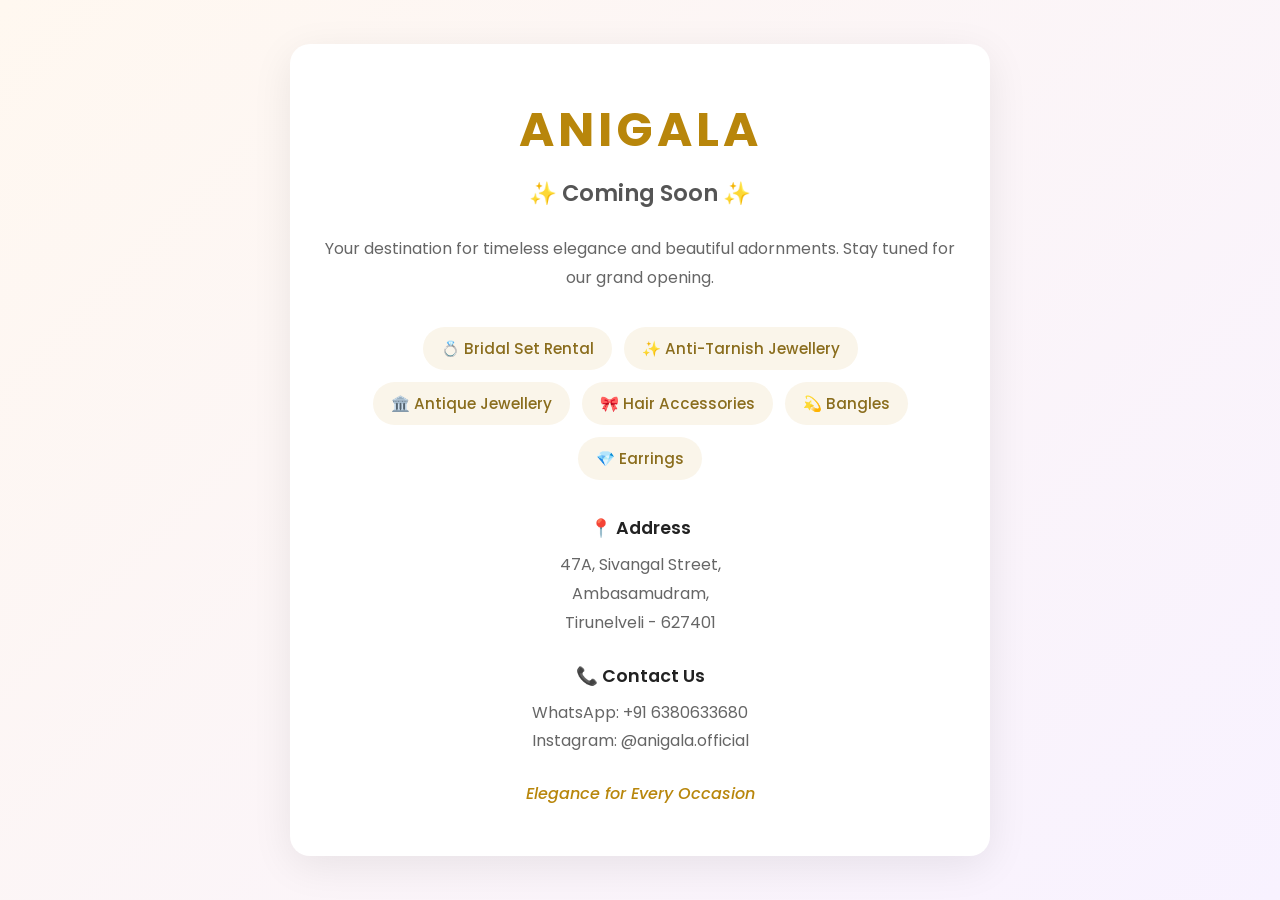
==== index.html @ bf412ab1 "Create 'Coming Soon' page for ANIGALA This HTML file serves as a 'Coming Soon' page for ANIGALA, fea" ====
<!DOCTYPE html>
<html lang="en">
<head>
<meta charset="UTF-8">
<meta name="viewport" content="width=device-width, initial-scale=1.0">
<title>ANIGALA - Coming Soon</title>

<link href="https://fonts.googleapis.com/css2?family=Poppins:wght@300;400;500;600;700&display=swap" rel="stylesheet">

<style>
*{
    margin:0;
    padding:0;
    box-sizing:border-box;
}

body{
    font-family:'Poppins',sans-serif;
    min-height:100vh;
    display:flex;
    justify-content:center;
    align-items:center;
    background:linear-gradient(135deg,#fff8f0,#f8f2ff);
    color:#333;
    padding:20px;
}

.container{
    max-width:700px;
    width:100%;
    background:#fff;
    padding:50px 30px;
    border-radius:20px;
    text-align:center;
    box-shadow:0 10px 40px rgba(0,0,0,0.08);
}

.logo{
    font-size:3rem;
    font-weight:700;
    letter-spacing:4px;
    color:#b8860b;
    margin-bottom:10px;
}

.coming-soon{
    font-size:1.4rem;
    font-weight:600;
    margin-bottom:25px;
    color:#555;
}

.description{
    font-size:1rem;
    line-height:1.8;
    color:#666;
    margin-bottom:35px;
}

.services{
    display:flex;
    flex-wrap:wrap;
    justify-content:center;
    gap:12px;
    margin-bottom:35px;
}

.service{
    background:#faf5ea;
    color:#8a6d1d;
    padding:10px 18px;
    border-radius:30px;
    font-size:0.95rem;
    font-weight:500;
}

.section-title{
    font-size:1.1rem;
    font-weight:600;
    margin-bottom:10px;
    color:#222;
}

.address,
.contact{
    color:#666;
    line-height:1.8;
    margin-bottom:25px;
}

.footer{
    margin-top:20px;
    font-style:italic;
    color:#b8860b;
    font-weight:500;
}

@media(max-width:600px){
    .container{
        padding:35px 20px;
    }

    .logo{
        font-size:2.2rem;
    }

    .coming-soon{
        font-size:1.2rem;
    }

    .service{
        width:100%;
    }
}
</style>
</head>
<body>

<div class="container">

    <div class="logo">ANIGALA</div>

    <div class="coming-soon">✨ Coming Soon ✨</div>

    <p class="description">
        Your destination for timeless elegance and beautiful adornments.
        Stay tuned for our grand opening.
    </p>

    <div class="services">
        <div class="service">💍 Bridal Set Rental</div>
        <div class="service">✨ Anti-Tarnish Jewellery</div>
        <div class="service">🏛️ Antique Jewellery</div>
        <div class="service">🎀 Hair Accessories</div>
        <div class="service">💫 Bangles</div>
        <div class="service">💎 Earrings</div>
    </div>

    <div class="section-title">📍 Address</div>
    <div class="address">
        47A, Sivangal Street,<br>
        Ambasamudram,<br>
        Tirunelveli - 627401
    </div>

    <div class="section-title">📞 Contact Us</div>
    <div class="contact">
        WhatsApp: +91 6380633680<br>
        Instagram: @anigala.official
    </div>

    <div class="footer">
        Elegance for Every Occasion
    </div>

</div>

</body>
</html>
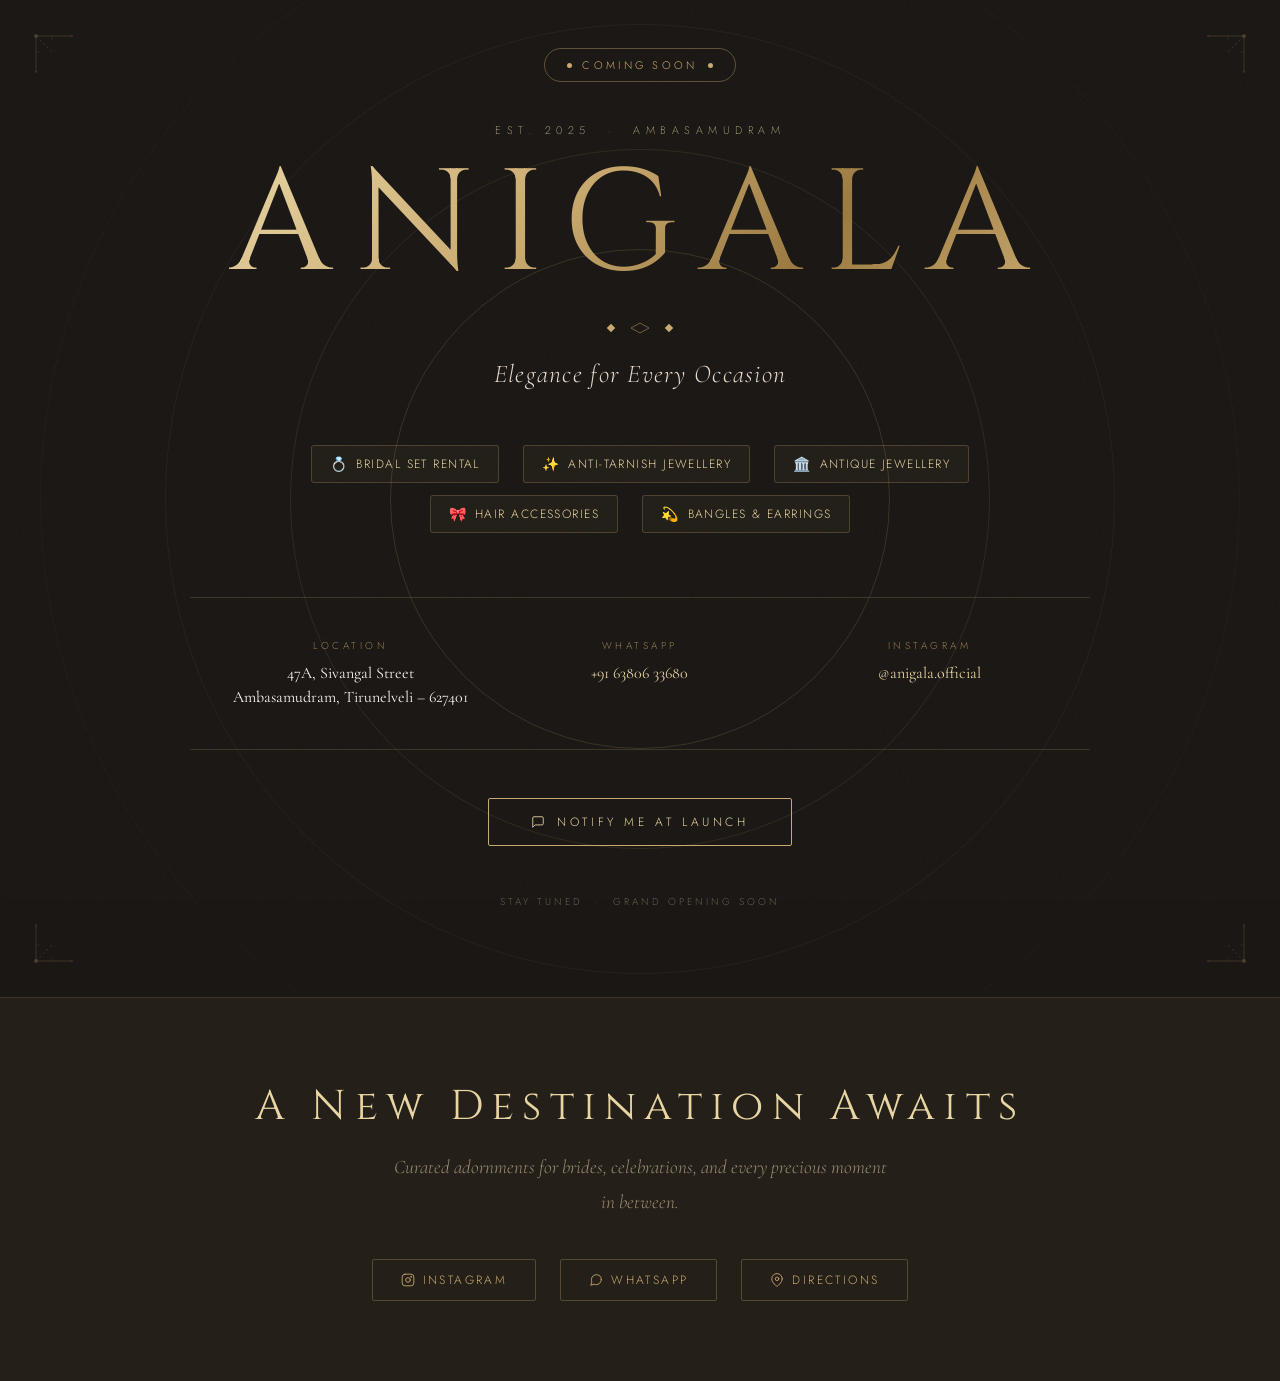
==== commit 2476e11d: "Revise index.html for content and styling updates" ====
--- a/index.html
+++ b/index.html
@@ -3,156 +3,532 @@
 <head>
 <meta charset="UTF-8">
 <meta name="viewport" content="width=device-width, initial-scale=1.0">
-<title>ANIGALA - Coming Soon</title>
-
-<link href="https://fonts.googleapis.com/css2?family=Poppins:wght@300;400;500;600;700&display=swap" rel="stylesheet">
-
+<title>ANIGALA – Elegance for Every Occasion</title>
+<link href="https://fonts.googleapis.com/css2?family=Cormorant+Garamond:ital,wght@0,300;0,400;0,600;1,300;1,400&family=Cinzel:wght@400;500;600&family=Jost:wght@200;300;400&display=swap" rel="stylesheet">
 <style>
-*{
-    margin:0;
-    padding:0;
-    box-sizing:border-box;
-}
-
-body{
-    font-family:'Poppins',sans-serif;
-    min-height:100vh;
-    display:flex;
-    justify-content:center;
-    align-items:center;
-    background:linear-gradient(135deg,#fff8f0,#f8f2ff);
-    color:#333;
-    padding:20px;
-}
-
-.container{
-    max-width:700px;
-    width:100%;
-    background:#fff;
-    padding:50px 30px;
-    border-radius:20px;
-    text-align:center;
-    box-shadow:0 10px 40px rgba(0,0,0,0.08);
-}
-
-.logo{
-    font-size:3rem;
-    font-weight:700;
-    letter-spacing:4px;
-    color:#b8860b;
-    margin-bottom:10px;
-}
-
-.coming-soon{
-    font-size:1.4rem;
-    font-weight:600;
-    margin-bottom:25px;
-    color:#555;
-}
-
-.description{
-    font-size:1rem;
-    line-height:1.8;
-    color:#666;
-    margin-bottom:35px;
-}
-
-.services{
-    display:flex;
-    flex-wrap:wrap;
-    justify-content:center;
-    gap:12px;
-    margin-bottom:35px;
-}
-
-.service{
-    background:#faf5ea;
-    color:#8a6d1d;
-    padding:10px 18px;
-    border-radius:30px;
-    font-size:0.95rem;
-    font-weight:500;
-}
-
-.section-title{
-    font-size:1.1rem;
-    font-weight:600;
-    margin-bottom:10px;
-    color:#222;
-}
-
-.address,
-.contact{
-    color:#666;
-    line-height:1.8;
-    margin-bottom:25px;
-}
-
-.footer{
-    margin-top:20px;
-    font-style:italic;
-    color:#b8860b;
-    font-weight:500;
-}
-
-@media(max-width:600px){
-    .container{
-        padding:35px 20px;
-    }
-
-    .logo{
-        font-size:2.2rem;
-    }
-
-    .coming-soon{
-        font-size:1.2rem;
-    }
-
-    .service{
-        width:100%;
-    }
-}
+  *, *::before, *::after { box-sizing: border-box; margin: 0; padding: 0; }
+
+  :root {
+    --gold: #C9A96E;
+    --gold-light: #E8D5A3;
+    --gold-dark: #9B7A40;
+    --cream: #FAF7F2;
+    --ivory: #F2EDE3;
+    --charcoal: #1A1714;
+    --warm-dark: #2C2620;
+    --warm-mid: #5C4E3A;
+    --warm-muted: #9B8B72;
+    --blush: #E8D8CC;
+  }
+
+  html { scroll-behavior: smooth; }
+
+  body {
+    background: var(--charcoal);
+    color: var(--cream);
+    font-family: 'Jost', sans-serif;
+    font-weight: 300;
+    min-height: 100vh;
+    overflow-x: hidden;
+  }
+
+  /* GRAIN OVERLAY */
+  body::before {
+    content: '';
+    position: fixed;
+    inset: 0;
+    background-image: url("data:image/svg+xml,%3Csvg viewBox='0 0 256 256' xmlns='http://www.w3.org/2000/svg'%3E%3Cfilter id='noise'%3E%3CfeTurbulence type='fractalNoise' baseFrequency='0.9' numOctaves='4' stitchTiles='stitch'/%3E%3C/filter%3E%3Crect width='100%25' height='100%25' filter='url(%23noise)' opacity='0.04'/%3E%3C/svg%3E");
+    pointer-events: none;
+    z-index: 1000;
+    opacity: 0.5;
+  }
+
+  /* HERO SECTION */
+  .hero {
+    min-height: 100vh;
+    display: flex;
+    flex-direction: column;
+    align-items: center;
+    justify-content: center;
+    position: relative;
+    padding: 3rem 2rem;
+    text-align: center;
+    overflow: hidden;
+  }
+
+  /* Decorative rings */
+  .ring {
+    position: absolute;
+    border-radius: 50%;
+    border: 1px solid rgba(201,169,110,0.12);
+    pointer-events: none;
+  }
+  .ring-1 { width: 500px; height: 500px; top: 50%; left: 50%; transform: translate(-50%, -50%); border-color: rgba(201,169,110,0.18); }
+  .ring-2 { width: 700px; height: 700px; top: 50%; left: 50%; transform: translate(-50%, -50%); }
+  .ring-3 { width: 950px; height: 950px; top: 50%; left: 50%; transform: translate(-50%, -50%); border-color: rgba(201,169,110,0.07); }
+  .ring-4 { width: 1200px; height: 1200px; top: 50%; left: 50%; transform: translate(-50%, -50%); border-color: rgba(201,169,110,0.04); }
+
+  /* Corner ornaments */
+  .ornament {
+    position: absolute;
+    width: 80px;
+    height: 80px;
+    opacity: 0.4;
+  }
+  .ornament-tl { top: 2rem; left: 2rem; }
+  .ornament-tr { top: 2rem; right: 2rem; transform: scaleX(-1); }
+  .ornament-bl { bottom: 2rem; left: 2rem; transform: scaleY(-1); }
+  .ornament-br { bottom: 2rem; right: 2rem; transform: scale(-1,-1); }
+
+  /* Top badge */
+  .coming-soon-badge {
+    display: inline-flex;
+    align-items: center;
+    gap: 10px;
+    border: 0.5px solid rgba(201,169,110,0.4);
+    padding: 8px 22px;
+    border-radius: 50px;
+    font-family: 'Jost', sans-serif;
+    font-size: 11px;
+    font-weight: 300;
+    letter-spacing: 0.3em;
+    text-transform: uppercase;
+    color: var(--gold);
+    margin-bottom: 2.5rem;
+    animation: fadeDown 1s ease 0.2s both;
+    position: relative;
+    z-index: 2;
+  }
+  .badge-dot {
+    width: 5px; height: 5px;
+    border-radius: 50%;
+    background: var(--gold);
+    animation: pulse 2s ease-in-out infinite;
+  }
+
+  /* Brand name */
+  .brand-eyebrow {
+    font-family: 'Jost', sans-serif;
+    font-size: 11px;
+    font-weight: 200;
+    letter-spacing: 0.5em;
+    text-transform: uppercase;
+    color: var(--gold-light);
+    opacity: 0.6;
+    margin-bottom: 1rem;
+    animation: fadeDown 1s ease 0.4s both;
+    position: relative; z-index: 2;
+  }
+
+  .brand-name {
+    font-family: 'Cinzel', serif;
+    font-size: clamp(4rem, 14vw, 9rem);
+    font-weight: 400;
+    letter-spacing: 0.15em;
+    line-height: 1;
+    background: linear-gradient(135deg, #E8D5A3 0%, #C9A96E 40%, #9B7A40 70%, #C9A96E 100%);
+    -webkit-background-clip: text;
+    -webkit-text-fill-color: transparent;
+    background-clip: text;
+    margin-bottom: 1.5rem;
+    animation: fadeDown 1s ease 0.5s both;
+    position: relative; z-index: 2;
+  }
+
+  .divider-ornament {
+    display: flex;
+    align-items: center;
+    justify-content: center;
+    gap: 1rem;
+    margin-bottom: 1.5rem;
+    animation: fadeDown 1s ease 0.65s both;
+    position: relative; z-index: 2;
+  }
+  .divider-line {
+    width: 80px; height: 0.5px;
+    background: linear-gradient(90deg, transparent, var(--gold), transparent);
+  }
+  .divider-diamond {
+    width: 6px; height: 6px;
+    background: var(--gold);
+    transform: rotate(45deg);
+  }
+
+  .tagline {
+    font-family: 'Cormorant Garamond', serif;
+    font-size: clamp(1.1rem, 2.5vw, 1.6rem);
+    font-weight: 300;
+    font-style: italic;
+    color: var(--blush);
+    letter-spacing: 0.05em;
+    margin-bottom: 3.5rem;
+    animation: fadeDown 1s ease 0.75s both;
+    position: relative; z-index: 2;
+  }
+
+  /* Services grid */
+  .services {
+    display: flex;
+    flex-wrap: wrap;
+    justify-content: center;
+    gap: 0.75rem 1.5rem;
+    max-width: 700px;
+    margin-bottom: 4rem;
+    animation: fadeUp 1s ease 0.9s both;
+    position: relative; z-index: 2;
+  }
+  .service-pill {
+    display: flex;
+    align-items: center;
+    gap: 8px;
+    padding: 8px 18px;
+    border: 0.5px solid rgba(201,169,110,0.25);
+    border-radius: 3px;
+    font-size: 12px;
+    letter-spacing: 0.12em;
+    text-transform: uppercase;
+    color: var(--gold-light);
+    background: rgba(201,169,110,0.05);
+    transition: all 0.3s ease;
+  }
+  .service-pill:hover {
+    border-color: rgba(201,169,110,0.55);
+    background: rgba(201,169,110,0.1);
+    transform: translateY(-1px);
+  }
+  .service-icon { font-size: 14px; }
+
+  /* Contact strip */
+  .contact-section {
+    border-top: 0.5px solid rgba(201,169,110,0.2);
+    border-bottom: 0.5px solid rgba(201,169,110,0.2);
+    padding: 2.5rem 2rem;
+    width: 100%;
+    max-width: 900px;
+    display: grid;
+    grid-template-columns: repeat(auto-fit, minmax(220px, 1fr));
+    gap: 2rem;
+    text-align: center;
+    animation: fadeUp 1s ease 1.1s both;
+    position: relative; z-index: 2;
+    margin-bottom: 3rem;
+  }
+  .contact-item {
+    display: flex;
+    flex-direction: column;
+    align-items: center;
+    gap: 0.5rem;
+  }
+  .contact-label {
+    font-size: 10px;
+    letter-spacing: 0.35em;
+    text-transform: uppercase;
+    color: var(--gold);
+    opacity: 0.7;
+  }
+  .contact-value {
+    font-family: 'Cormorant Garamond', serif;
+    font-size: 1rem;
+    font-weight: 400;
+    color: var(--cream);
+    line-height: 1.5;
+  }
+  .contact-value a {
+    color: var(--gold-light);
+    text-decoration: none;
+    transition: color 0.2s;
+  }
+  .contact-value a:hover { color: var(--gold); }
+
+  /* CTA button */
+  .cta-wrap {
+    animation: fadeUp 1s ease 1.3s both;
+    position: relative; z-index: 2;
+    margin-bottom: 3rem;
+  }
+  .cta-btn {
+    display: inline-flex;
+    align-items: center;
+    gap: 12px;
+    padding: 14px 42px;
+    border: 0.5px solid var(--gold);
+    background: transparent;
+    color: var(--gold-light);
+    font-family: 'Jost', sans-serif;
+    font-size: 12px;
+    font-weight: 300;
+    letter-spacing: 0.3em;
+    text-transform: uppercase;
+    text-decoration: none;
+    cursor: pointer;
+    border-radius: 2px;
+    transition: all 0.4s ease;
+    position: relative;
+    overflow: hidden;
+  }
+  .cta-btn::before {
+    content: '';
+    position: absolute;
+    inset: 0;
+    background: linear-gradient(135deg, rgba(201,169,110,0.15), rgba(201,169,110,0.05));
+    transform: translateX(-100%);
+    transition: transform 0.4s ease;
+  }
+  .cta-btn:hover::before { transform: translateX(0); }
+  .cta-btn:hover {
+    color: var(--gold-light);
+    border-color: var(--gold-light);
+    letter-spacing: 0.35em;
+  }
+
+  /* Footer */
+  .footer {
+    text-align: center;
+    padding-bottom: 2.5rem;
+    animation: fadeUp 1s ease 1.4s both;
+    position: relative; z-index: 2;
+  }
+  .footer p {
+    font-size: 10px;
+    letter-spacing: 0.3em;
+    text-transform: uppercase;
+    color: var(--warm-muted);
+    opacity: 0.6;
+  }
+
+  /* BOTTOM SECTION – Full bleed card */
+  .bottom-card {
+    background: rgba(201,169,110,0.06);
+    border-top: 0.5px solid rgba(201,169,110,0.15);
+    padding: 5rem 2rem;
+    text-align: center;
+  }
+  .bottom-card h2 {
+    font-family: 'Cinzel', serif;
+    font-size: clamp(1.6rem, 4vw, 2.6rem);
+    font-weight: 400;
+    letter-spacing: 0.2em;
+    color: var(--gold-light);
+    margin-bottom: 1rem;
+  }
+  .bottom-card p {
+    font-family: 'Cormorant Garamond', serif;
+    font-size: 1.2rem;
+    font-style: italic;
+    color: var(--warm-muted);
+    max-width: 500px;
+    margin: 0 auto 2.5rem;
+    line-height: 1.8;
+  }
+
+  /* Social links */
+  .social-links {
+    display: flex;
+    justify-content: center;
+    gap: 1.5rem;
+    flex-wrap: wrap;
+  }
+  .social-link {
+    display: inline-flex;
+    align-items: center;
+    gap: 8px;
+    padding: 11px 28px;
+    border: 0.5px solid rgba(201,169,110,0.3);
+    color: var(--gold);
+    text-decoration: none;
+    font-size: 12px;
+    letter-spacing: 0.2em;
+    text-transform: uppercase;
+    border-radius: 2px;
+    transition: all 0.3s;
+    background: transparent;
+  }
+  .social-link:hover {
+    background: rgba(201,169,110,0.1);
+    border-color: var(--gold);
+    transform: translateY(-2px);
+  }
+
+  /* Animations */
+  @keyframes fadeDown {
+    from { opacity: 0; transform: translateY(-18px); }
+    to { opacity: 1; transform: translateY(0); }
+  }
+  @keyframes fadeUp {
+    from { opacity: 0; transform: translateY(18px); }
+    to { opacity: 1; transform: translateY(0); }
+  }
+  @keyframes pulse {
+    0%, 100% { opacity: 1; transform: scale(1); }
+    50% { opacity: 0.5; transform: scale(0.7); }
+  }
+  @keyframes rotateRing {
+    from { transform: translate(-50%, -50%) rotate(0deg); }
+    to { transform: translate(-50%, -50%) rotate(360deg); }
+  }
+
+  .ring-1 { animation: rotateRing 60s linear infinite; }
+  .ring-2 { animation: rotateRing 90s linear infinite reverse; }
+
+  /* Responsive */
+  @media (max-width: 600px) {
+    .ornament { width: 50px; height: 50px; }
+    .ornament-tl, .ornament-tr, .ornament-bl, .ornament-br { display: none; }
+    .ring-3, .ring-4 { display: none; }
+    .contact-section { grid-template-columns: 1fr; gap: 1.5rem; }
+    .services { gap: 0.5rem; }
+    .service-pill { font-size: 11px; padding: 7px 14px; }
+  }
 </style>
 </head>
 <body>
 
-<div class="container">
-
-    <div class="logo">ANIGALA</div>
-
-    <div class="coming-soon">✨ Coming Soon ✨</div>
-
-    <p class="description">
-        Your destination for timeless elegance and beautiful adornments.
-        Stay tuned for our grand opening.
-    </p>
-
-    <div class="services">
-        <div class="service">💍 Bridal Set Rental</div>
-        <div class="service">✨ Anti-Tarnish Jewellery</div>
-        <div class="service">🏛️ Antique Jewellery</div>
-        <div class="service">🎀 Hair Accessories</div>
-        <div class="service">💫 Bangles</div>
-        <div class="service">💎 Earrings</div>
-    </div>
-
-    <div class="section-title">📍 Address</div>
-    <div class="address">
-        47A, Sivangal Street,<br>
-        Ambasamudram,<br>
-        Tirunelveli - 627401
-    </div>
-
-    <div class="section-title">📞 Contact Us</div>
-    <div class="contact">
-        WhatsApp: +91 6380633680<br>
-        Instagram: @anigala.official
-    </div>
-
-    <div class="footer">
-        Elegance for Every Occasion
-    </div>
-
+<div class="hero">
+  <!-- Decorative rings -->
+  <div class="ring ring-1"></div>
+  <div class="ring ring-2"></div>
+  <div class="ring ring-3"></div>
+  <div class="ring ring-4"></div>
+
+  <!-- Corner ornaments -->
+  <svg class="ornament ornament-tl" viewBox="0 0 80 80" fill="none" xmlns="http://www.w3.org/2000/svg">
+    <path d="M4 4 L4 40 M4 4 L40 4" stroke="#C9A96E" stroke-width="0.5"/>
+    <path d="M4 4 L20 20" stroke="#C9A96E" stroke-width="0.5" stroke-dasharray="2 3"/>
+    <circle cx="4" cy="4" r="2" fill="#C9A96E" opacity="0.6"/>
+    <circle cx="40" cy="4" r="1" fill="#C9A96E" opacity="0.4"/>
+    <circle cx="4" cy="40" r="1" fill="#C9A96E" opacity="0.4"/>
+    <path d="M20 4 L20 8 M4 20 L8 20" stroke="#C9A96E" stroke-width="0.5" opacity="0.5"/>
+  </svg>
+  <svg class="ornament ornament-tr" viewBox="0 0 80 80" fill="none" xmlns="http://www.w3.org/2000/svg">
+    <path d="M4 4 L4 40 M4 4 L40 4" stroke="#C9A96E" stroke-width="0.5"/>
+    <path d="M4 4 L20 20" stroke="#C9A96E" stroke-width="0.5" stroke-dasharray="2 3"/>
+    <circle cx="4" cy="4" r="2" fill="#C9A96E" opacity="0.6"/>
+    <circle cx="40" cy="4" r="1" fill="#C9A96E" opacity="0.4"/>
+    <circle cx="4" cy="40" r="1" fill="#C9A96E" opacity="0.4"/>
+    <path d="M20 4 L20 8 M4 20 L8 20" stroke="#C9A96E" stroke-width="0.5" opacity="0.5"/>
+  </svg>
+  <svg class="ornament ornament-bl" viewBox="0 0 80 80" fill="none" xmlns="http://www.w3.org/2000/svg">
+    <path d="M4 4 L4 40 M4 4 L40 4" stroke="#C9A96E" stroke-width="0.5"/>
+    <path d="M4 4 L20 20" stroke="#C9A96E" stroke-width="0.5" stroke-dasharray="2 3"/>
+    <circle cx="4" cy="4" r="2" fill="#C9A96E" opacity="0.6"/>
+    <circle cx="40" cy="4" r="1" fill="#C9A96E" opacity="0.4"/>
+    <circle cx="4" cy="40" r="1" fill="#C9A96E" opacity="0.4"/>
+    <path d="M20 4 L20 8 M4 20 L8 20" stroke="#C9A96E" stroke-width="0.5" opacity="0.5"/>
+  </svg>
+  <svg class="ornament ornament-br" viewBox="0 0 80 80" fill="none" xmlns="http://www.w3.org/2000/svg">
+    <path d="M4 4 L4 40 M4 4 L40 4" stroke="#C9A96E" stroke-width="0.5"/>
+    <path d="M4 4 L20 20" stroke="#C9A96E" stroke-width="0.5" stroke-dasharray="2 3"/>
+    <circle cx="4" cy="4" r="2" fill="#C9A96E" opacity="0.6"/>
+    <circle cx="40" cy="4" r="1" fill="#C9A96E" opacity="0.4"/>
+    <circle cx="4" cy="40" r="1" fill="#C9A96E" opacity="0.4"/>
+    <path d="M20 4 L20 8 M4 20 L8 20" stroke="#C9A96E" stroke-width="0.5" opacity="0.5"/>
+  </svg>
+
+  <!-- Hero content -->
+  <div class="coming-soon-badge">
+    <span class="badge-dot"></span>
+    Coming Soon
+    <span class="badge-dot"></span>
+  </div>
+
+  <p class="brand-eyebrow">Est. 2025 &nbsp;·&nbsp; Ambasamudram</p>
+
+  <h1 class="brand-name">ANIGALA</h1>
+
+  <div class="divider-ornament">
+    <div class="divider-line"></div>
+    <div class="divider-diamond"></div>
+    <svg width="20" height="12" viewBox="0 0 20 12" fill="none">
+      <path d="M10 1 L19 6 L10 11 L1 6 Z" stroke="#C9A96E" stroke-width="0.5" fill="none"/>
+    </svg>
+    <div class="divider-diamond"></div>
+    <div class="divider-line"></div>
+  </div>
+
+  <p class="tagline">Elegance for Every Occasion</p>
+
+  <!-- Services -->
+  <div class="services">
+    <div class="service-pill">
+      <span class="service-icon">💍</span> Bridal Set Rental
+    </div>
+    <div class="service-pill">
+      <span class="service-icon">✨</span> Anti-Tarnish Jewellery
+    </div>
+    <div class="service-pill">
+      <span class="service-icon">🏛️</span> Antique Jewellery
+    </div>
+    <div class="service-pill">
+      <span class="service-icon">🎀</span> Hair Accessories
+    </div>
+    <div class="service-pill">
+      <span class="service-icon">💫</span> Bangles &amp; Earrings
+    </div>
+  </div>
+
+  <!-- Contact -->
+  <div class="contact-section">
+    <div class="contact-item">
+      <span class="contact-label">Location</span>
+      <p class="contact-value">47A, Sivangal Street<br>Ambasamudram, Tirunelveli – 627401</p>
+    </div>
+    <div class="contact-item">
+      <span class="contact-label">WhatsApp</span>
+      <p class="contact-value">
+        <a href="https://wa.me/916380633680">+91 63806 33680</a>
+      </p>
+    </div>
+    <div class="contact-item">
+      <span class="contact-label">Instagram</span>
+      <p class="contact-value">
+        <a href="https://instagram.com/anigala.official">@anigala.official</a>
+      </p>
+    </div>
+  </div>
+
+  <!-- CTA -->
+  <div class="cta-wrap">
+    <a class="cta-btn" href="https://wa.me/916380633680">
+      <svg width="14" height="14" viewBox="0 0 24 24" fill="none" stroke="currentColor" stroke-width="1.5" stroke-linecap="round" stroke-linejoin="round">
+        <path d="M21 15a2 2 0 0 1-2 2H7l-4 4V5a2 2 0 0 1 2-2h14a2 2 0 0 1 2 2z"></path>
+      </svg>
+      Notify Me at Launch
+    </a>
+  </div>
+
+  <div class="footer">
+    <p>Stay tuned &nbsp;·&nbsp; Grand Opening Soon</p>
+  </div>
+</div>
+
+<!-- Bottom section -->
+<div class="bottom-card">
+  <h2>A New Destination Awaits</h2>
+  <p>Curated adornments for brides, celebrations, and every precious moment in between.</p>
+
+  <div class="social-links">
+    <a class="social-link" href="https://instagram.com/anigala.official">
+      <svg width="14" height="14" viewBox="0 0 24 24" fill="none" stroke="currentColor" stroke-width="1.5" stroke-linecap="round" stroke-linejoin="round">
+        <rect x="2" y="2" width="20" height="20" rx="5" ry="5"></rect>
+        <circle cx="12" cy="12" r="4"></circle>
+        <circle cx="17.5" cy="6.5" r="1.5" fill="currentColor" stroke="none"></circle>
+      </svg>
+      Instagram
+    </a>
+    <a class="social-link" href="https://wa.me/916380633680">
+      <svg width="14" height="14" viewBox="0 0 24 24" fill="none" stroke="currentColor" stroke-width="1.5" stroke-linecap="round" stroke-linejoin="round">
+        <path d="M21 11.5a8.38 8.38 0 0 1-.9 3.8 8.5 8.5 0 0 1-7.6 4.7 8.38 8.38 0 0 1-3.8-.9L3 21l1.9-5.7a8.38 8.38 0 0 1-.9-3.8 8.5 8.5 0 0 1 4.7-7.6 8.38 8.38 0 0 1 3.8-.9h.5a8.48 8.48 0 0 1 8 8v.5z"></path>
+      </svg>
+      WhatsApp
+    </a>
+    <a class="social-link" href="https://maps.google.com/?q=47A+Sivangal+Street+Ambasamudram+Tirunelveli">
+      <svg width="14" height="14" viewBox="0 0 24 24" fill="none" stroke="currentColor" stroke-width="1.5" stroke-linecap="round" stroke-linejoin="round">
+        <path d="M21 10c0 7-9 13-9 13s-9-6-9-13a9 9 0 0 1 18 0z"></path>
+        <circle cx="12" cy="10" r="3"></circle>
+      </svg>
+      Directions
+    </a>
+  </div>
 </div>
 
 </body>
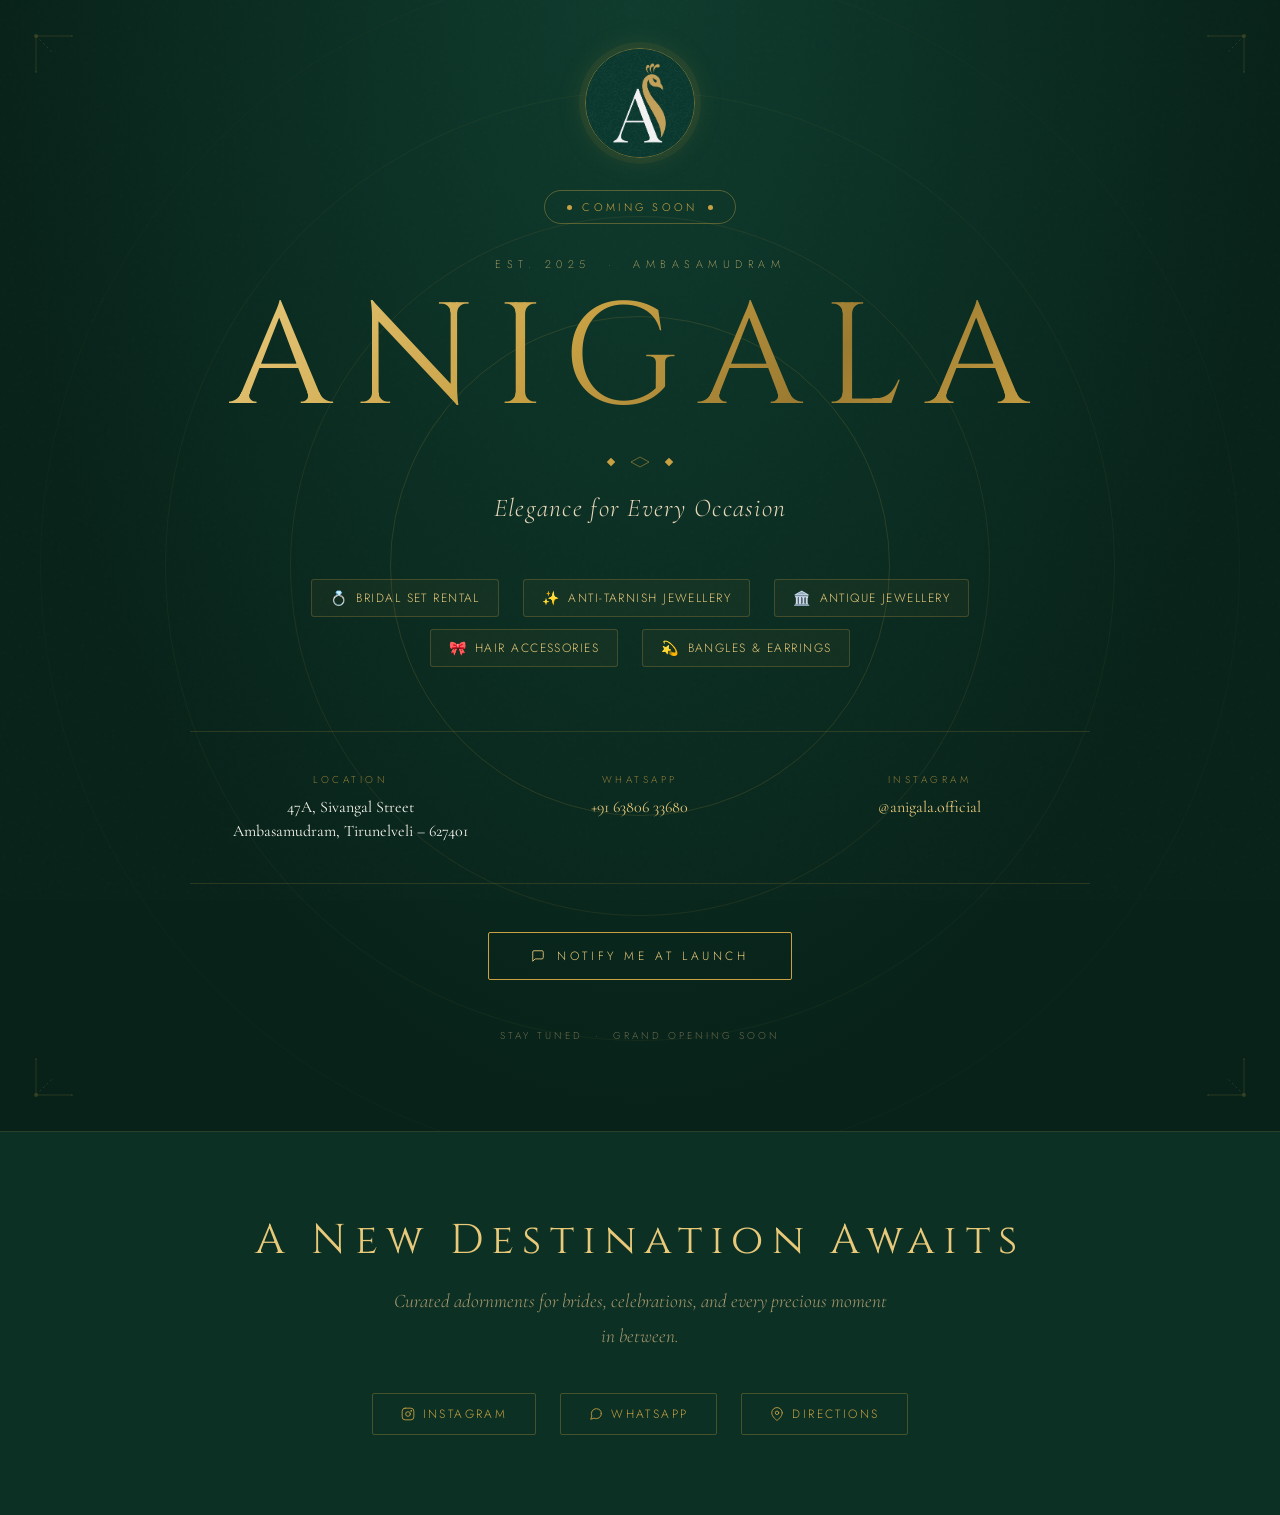
==== commit 02072bd6: "Update index.html" ====
--- a/index.html
+++ b/index.html
@@ -4,27 +4,79 @@
 <meta charset="UTF-8">
 <meta name="viewport" content="width=device-width, initial-scale=1.0">
 <title>ANIGALA – Elegance for Every Occasion</title>
+
+<!-- ========== SEO META TAGS ========== -->
+<meta name="description" content="ANIGALA – Premium bridal set rentals, anti-tarnish jewellery, antique jewellery, hair accessories, bangles & earrings in Ambasamudram, Tirunelveli. Elegance for every occasion.">
+<meta name="keywords" content="ANIGALA, bridal jewellery rental Ambasamudram, anti-tarnish jewellery, antique jewellery Tirunelveli, hair accessories, bangles earrings, bridal set rental Tamil Nadu">
+<meta name="robots" content="index, follow">
+<meta name="author" content="ANIGALA">
+<link rel="canonical" href="https://anigala.in">
+
+<!-- Open Graph / Facebook -->
+<meta property="og:type" content="website">
+<meta property="og:url" content="https://anigala.in">
+<meta property="og:title" content="ANIGALA – Elegance for Every Occasion">
+<meta property="og:description" content="Premium bridal set rentals, anti-tarnish & antique jewellery, hair accessories and more. Based in Ambasamudram, Tirunelveli.">
+<meta property="og:image" content="[data-uri]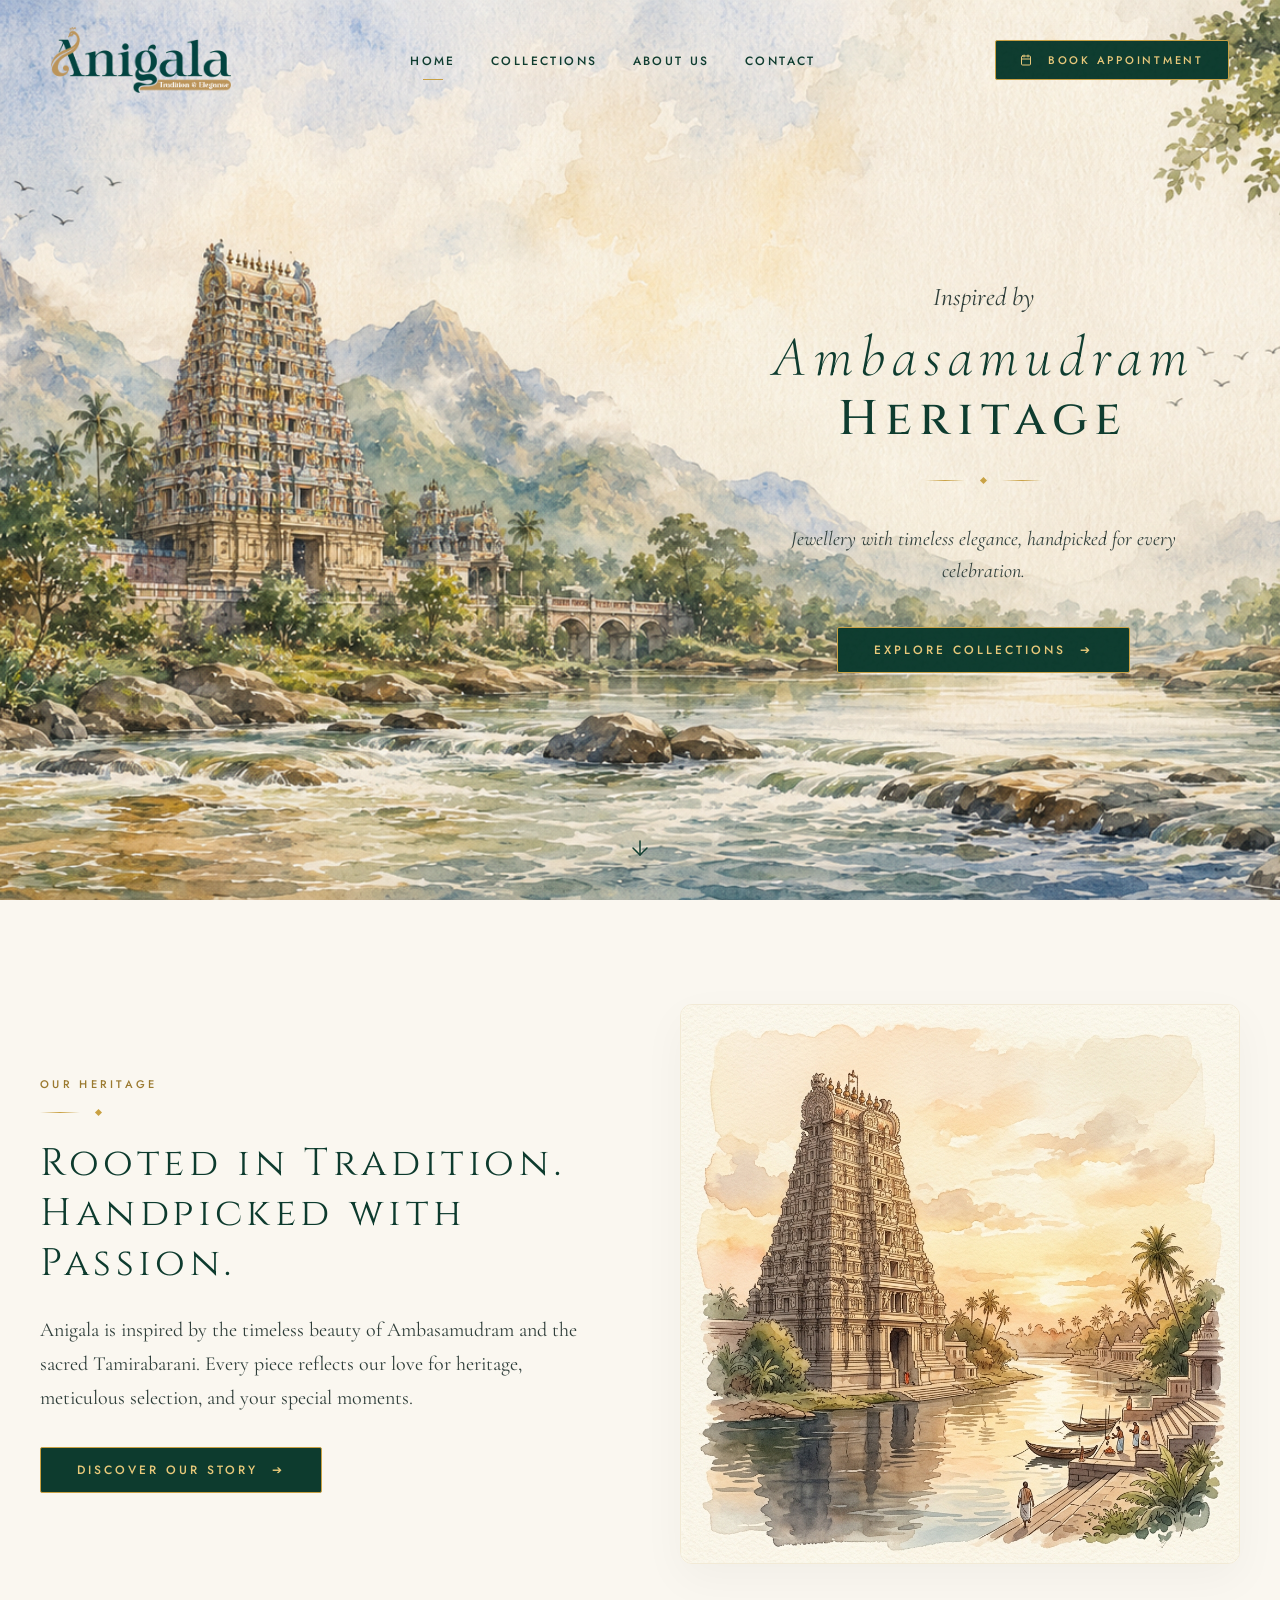
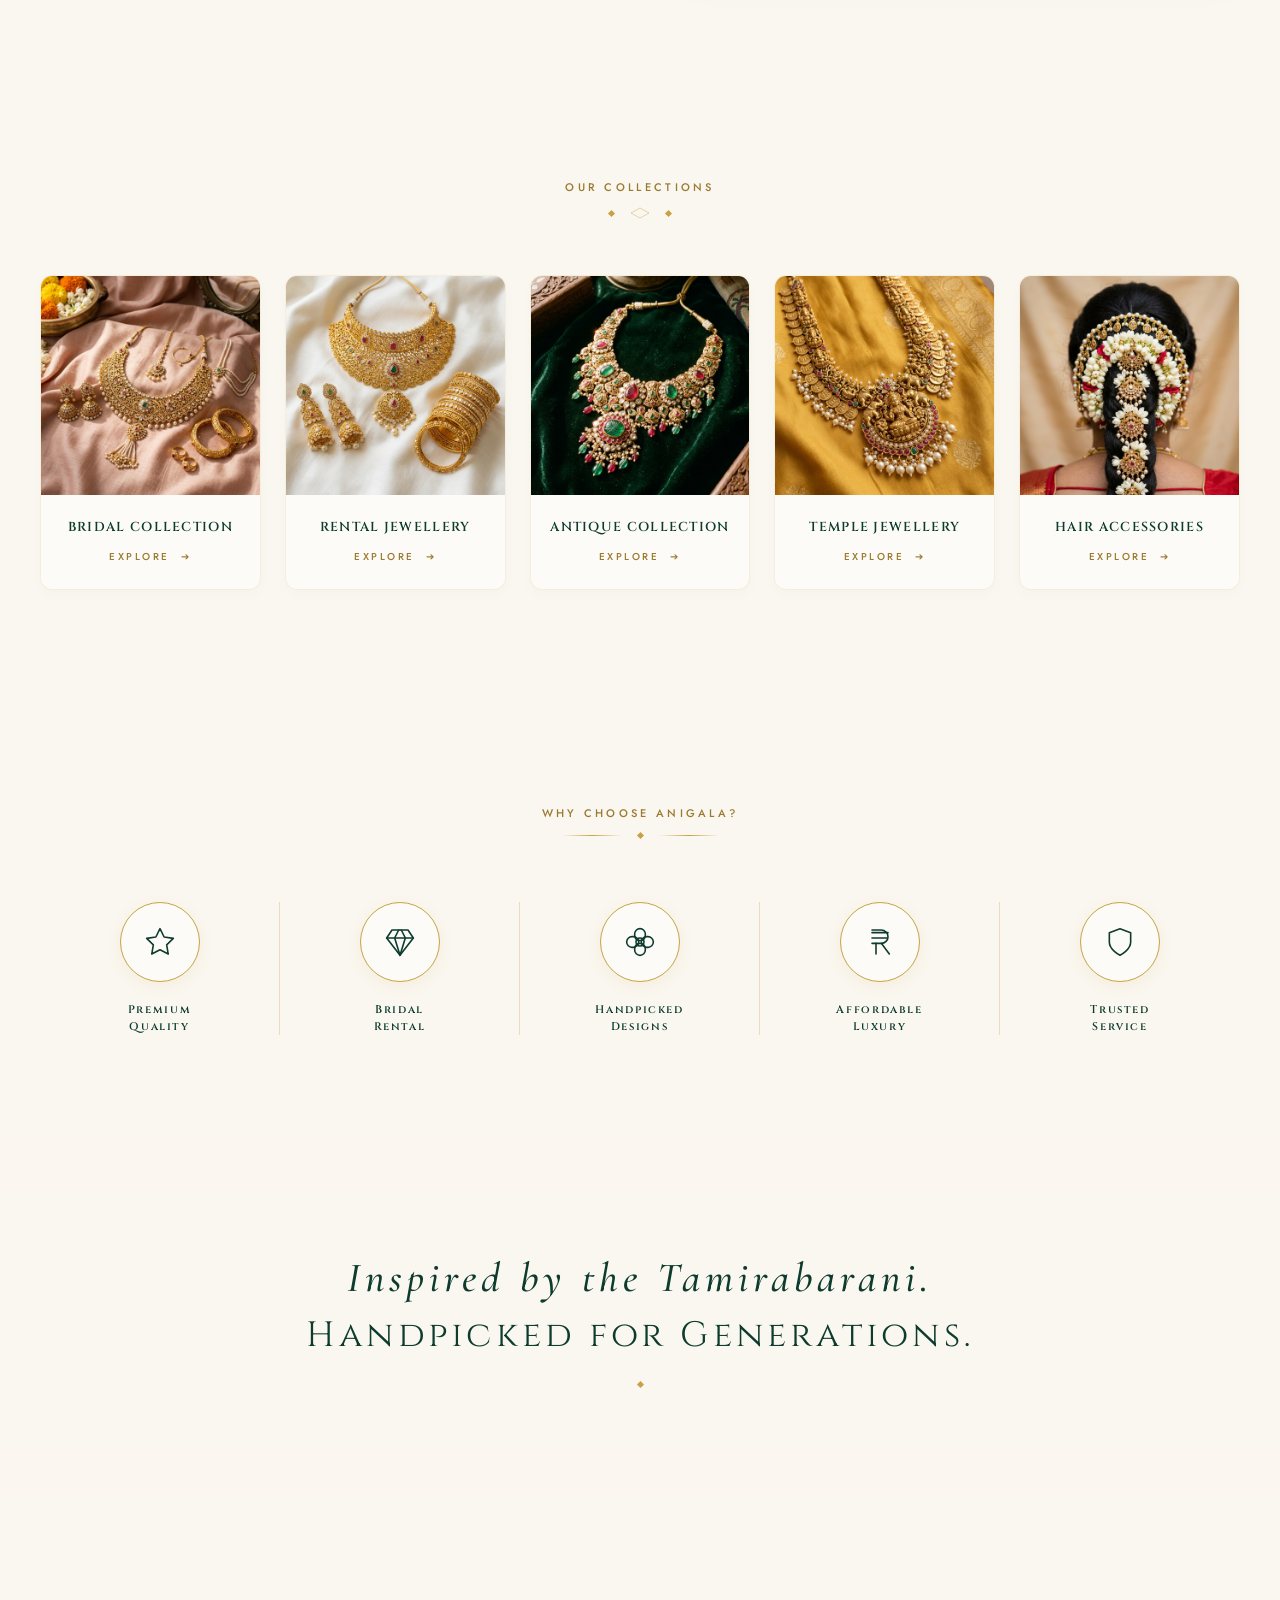
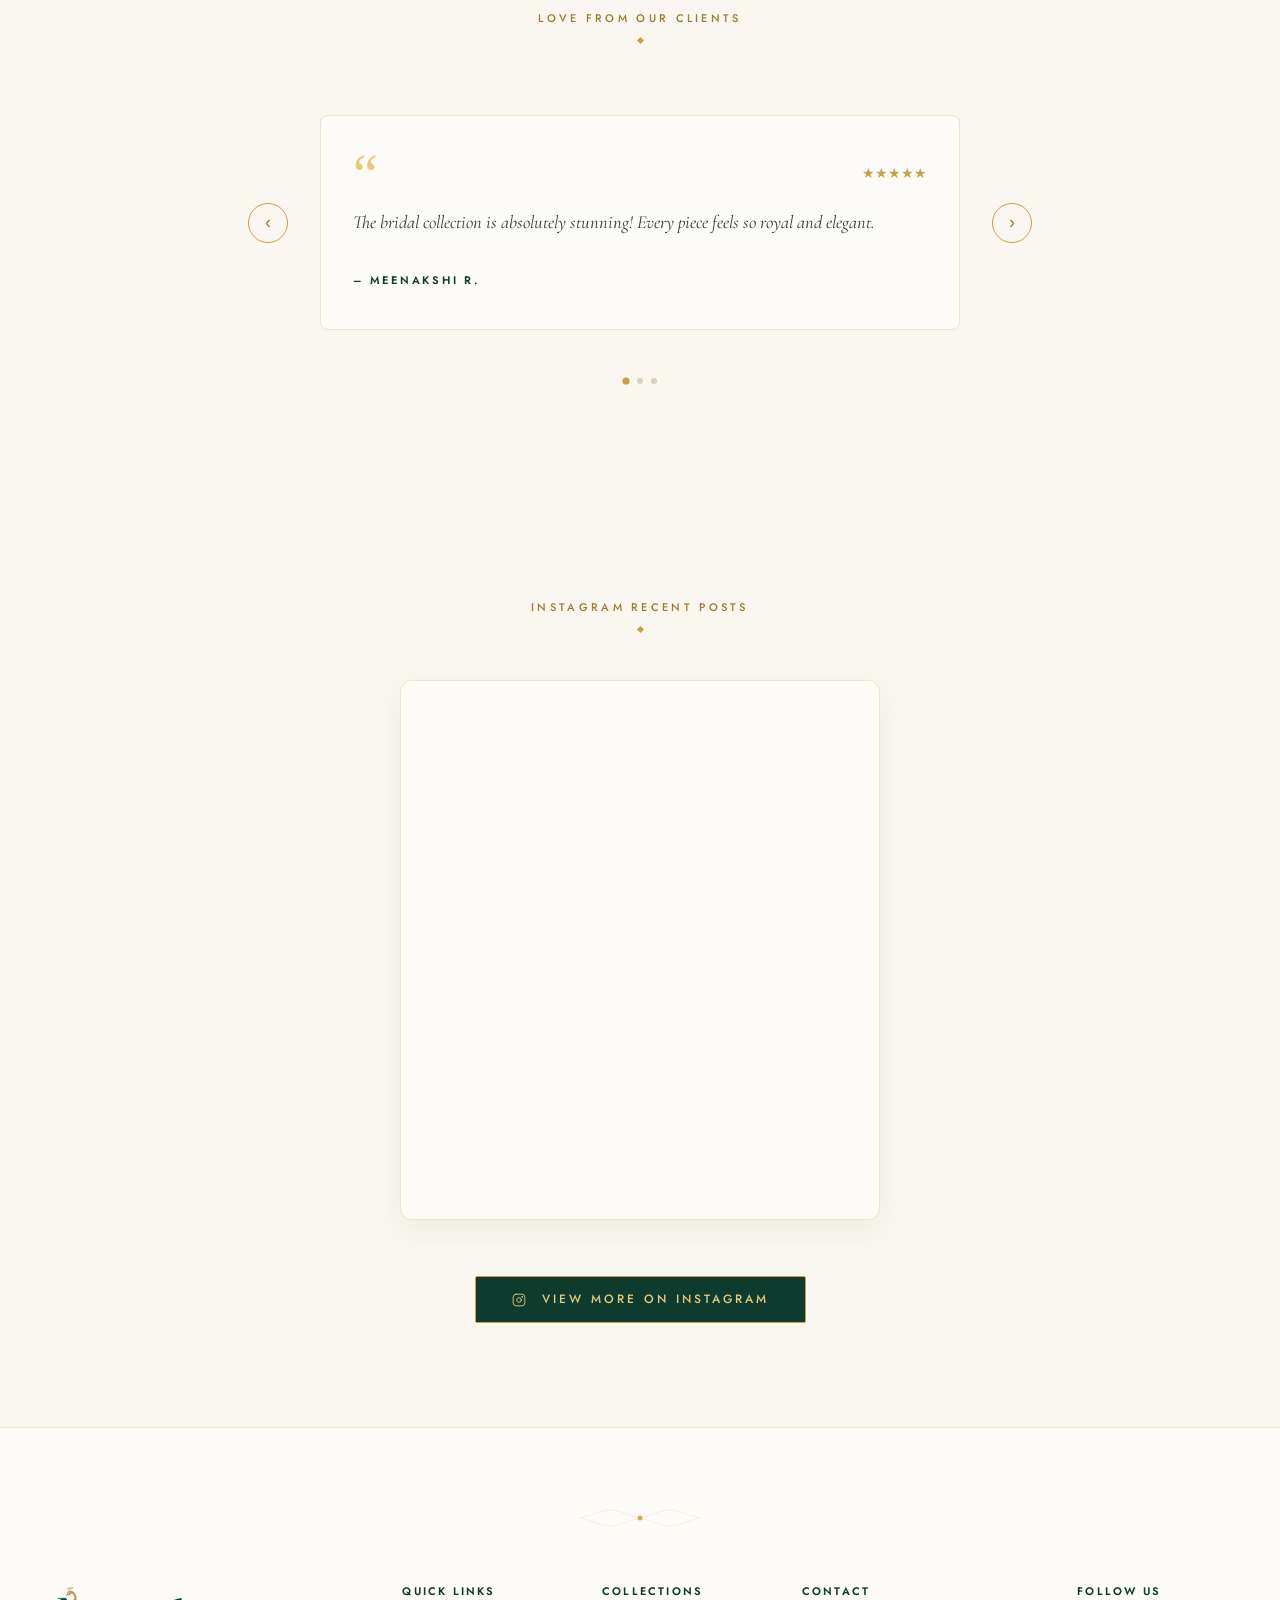
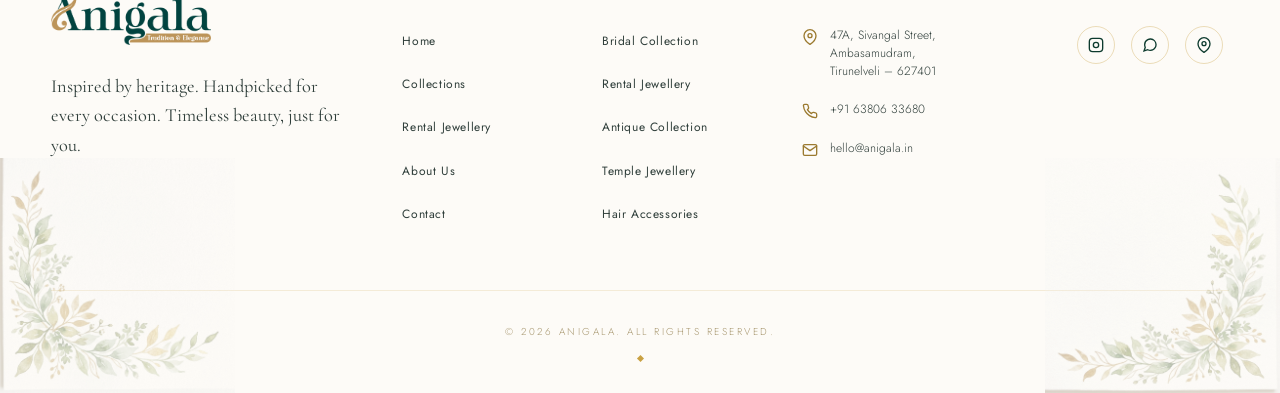
==== commit fe58b6bf: "feat: implement mobile-responsive navigation and testimonial slider functionality" ====
--- a/index.html
+++ b/index.html
@@ -11,13 +11,14 @@
 <meta name="robots" content="index, follow">
 <meta name="author" content="ANIGALA">
 <link rel="canonical" href="https://anigala.in">
+<link rel="sitemap" type="application/xml" title="Sitemap" href="/sitemap.xml">
 
 <!-- Open Graph / Facebook -->
 <meta property="og:type" content="website">
 <meta property="og:url" content="https://anigala.in">
 <meta property="og:title" content="ANIGALA – Elegance for Every Occasion">
 <meta property="og:description" content="Premium bridal set rentals, anti-tarnish & antique jewellery, hair accessories and more. Based in Ambasamudram, Tirunelveli.">
-<meta property="og:image" content="[data-uri]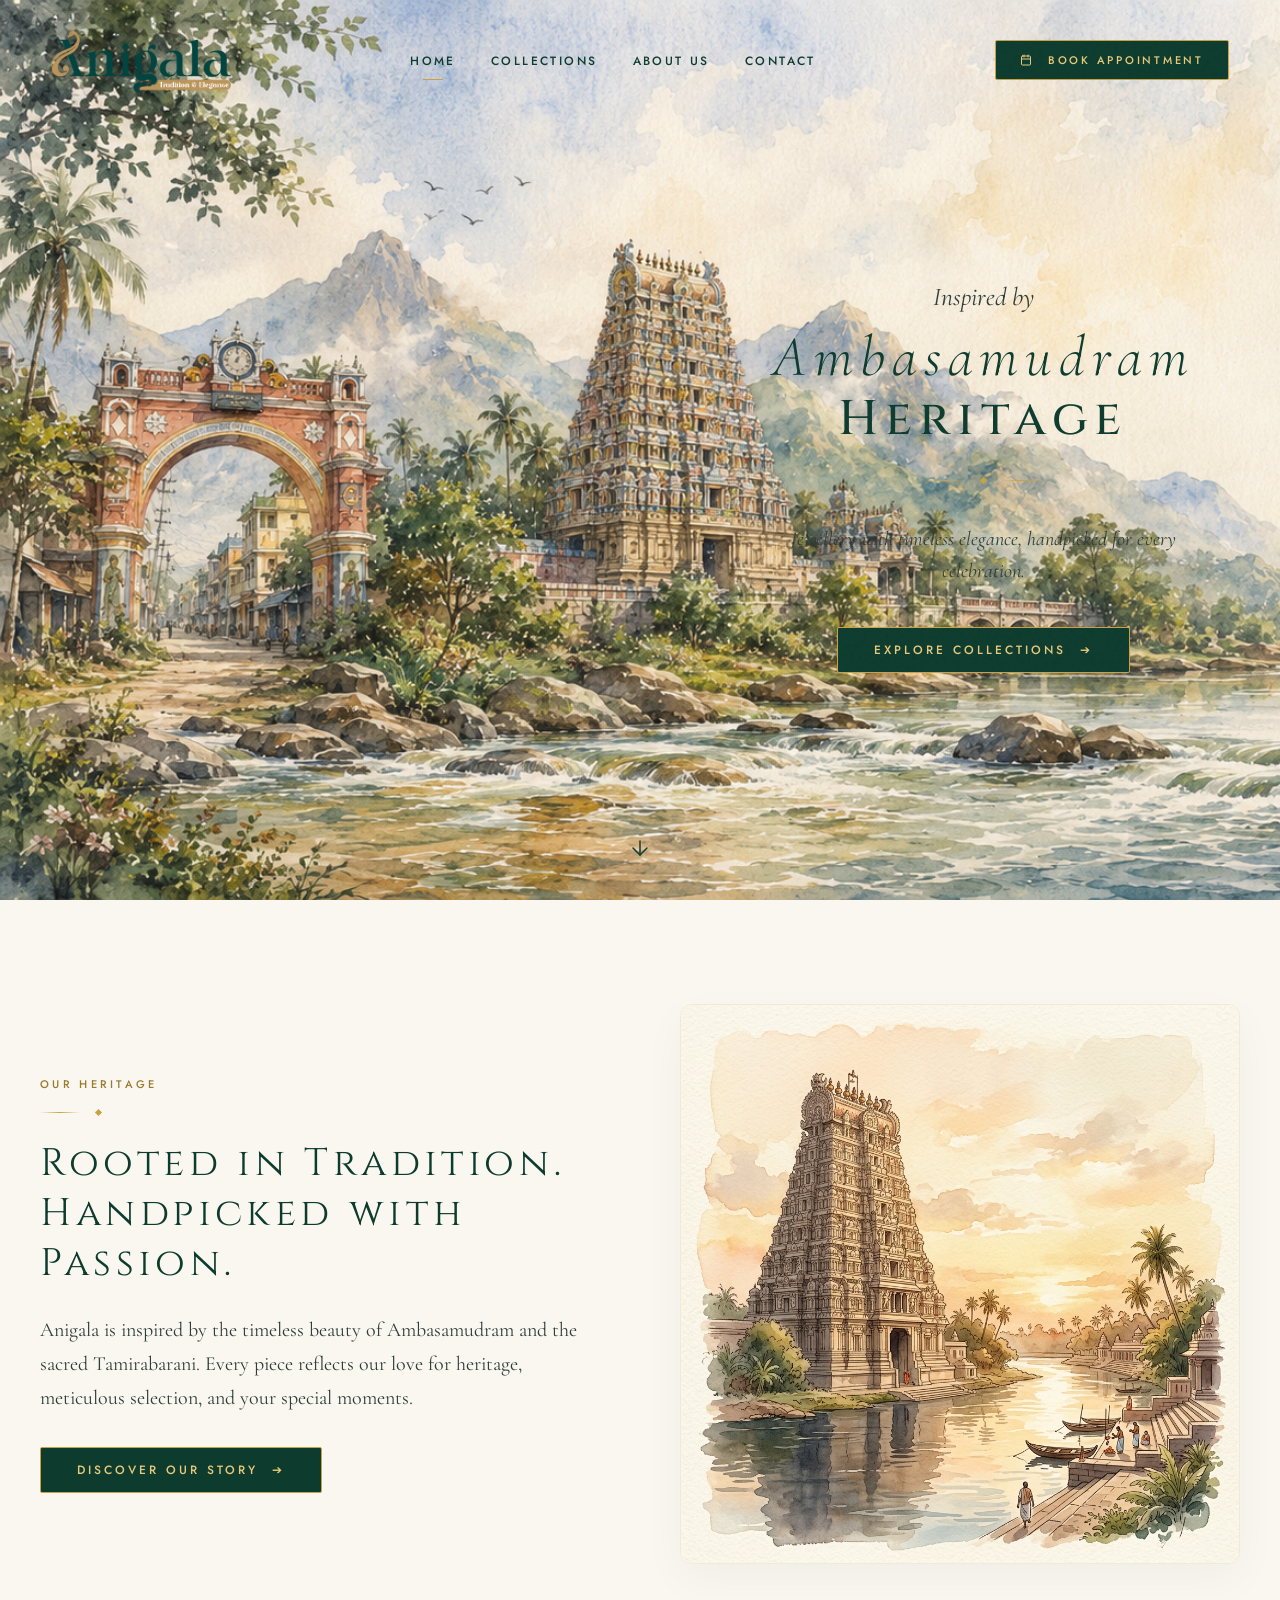
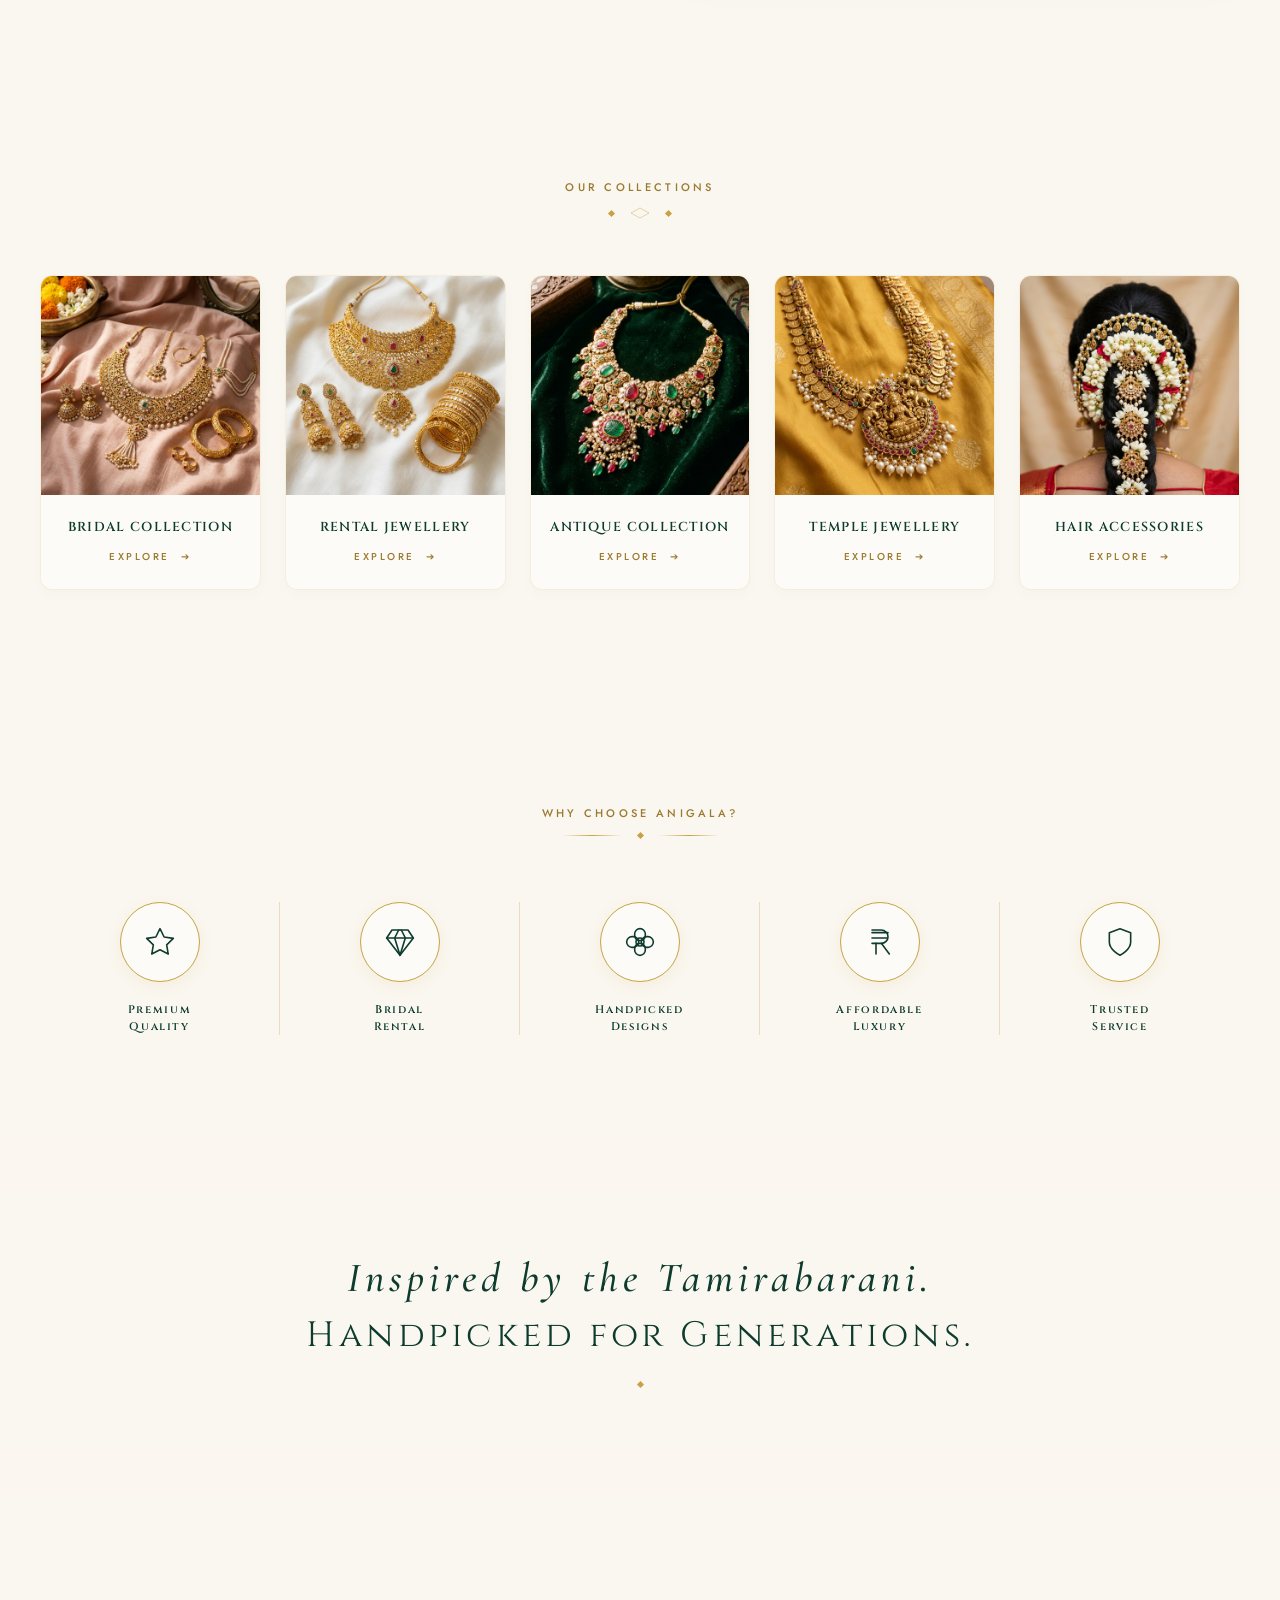
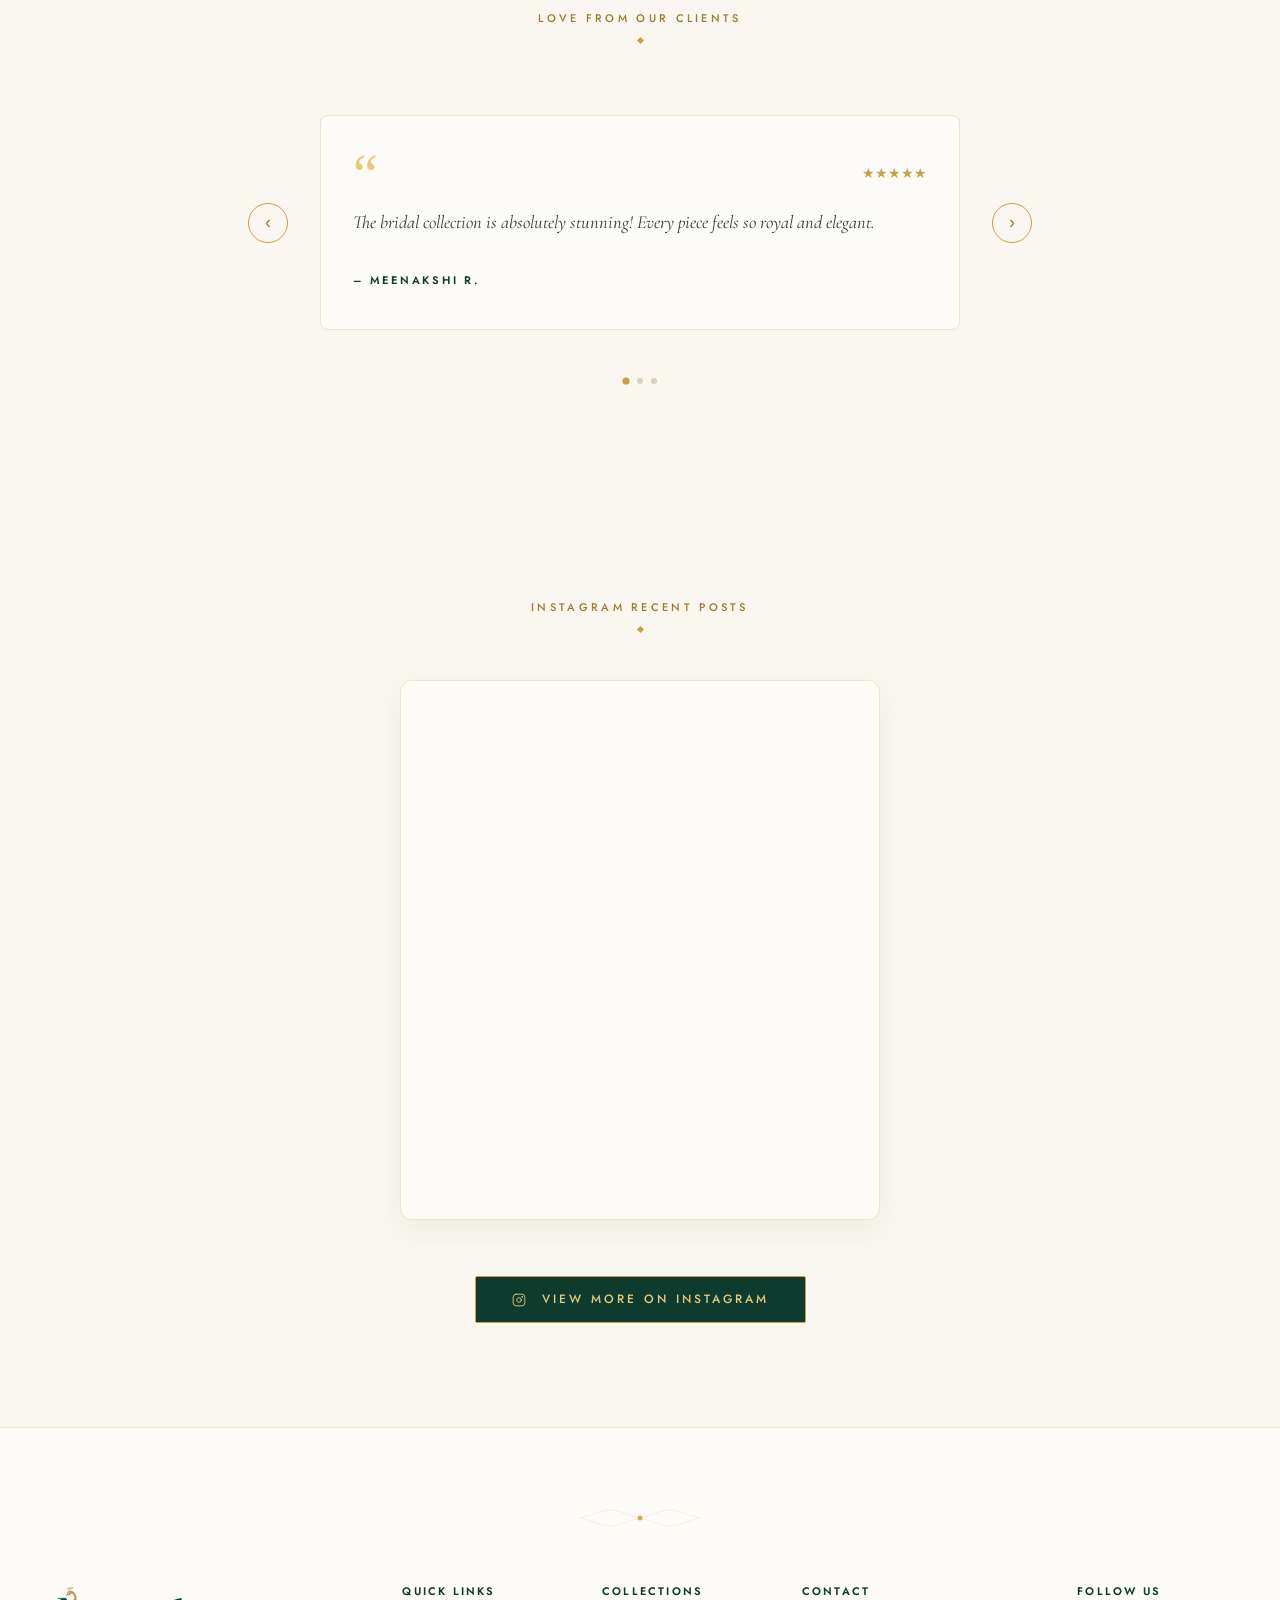
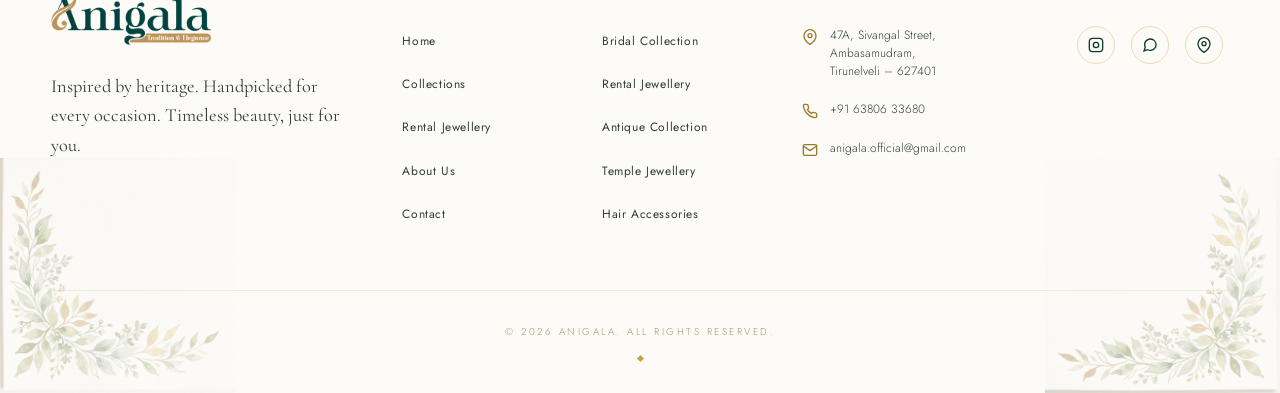
==== commit c12d4310: "Update contact email in index.html" ====
--- a/index.html
+++ b/index.html
@@ -474,7 +474,7 @@
                 <polyline points="22,6 12,13 2,6"></polyline>
               </svg>
               <span class="contact-text">
-                <a href="mailto:hello@anigala.in">hello@anigala.in</a>
+                <a href="mailto:anigala.official@gmail.com">anigala.official@gmail.com</a>
               </span>
             </div>
           </div>
--- a/index.css
+++ b/index.css
@@ -251,7 +251,7 @@
   /* HERO SECTION */
   .hero {
     min-height: 100vh;
-    background: url('assets/hero.png') no-repeat center center;
+    background: url('assets/hero.png') no-repeat center left;
     background-size: cover;
     display: grid;
     grid-template-columns: repeat(12, 1fr);
@@ -1094,4 +1094,4 @@
       font-size: clamp(1.6rem, 6vw, 2.0rem);
     }
     .collections-grid { grid-template-columns: 1fr; }
-  }+  }
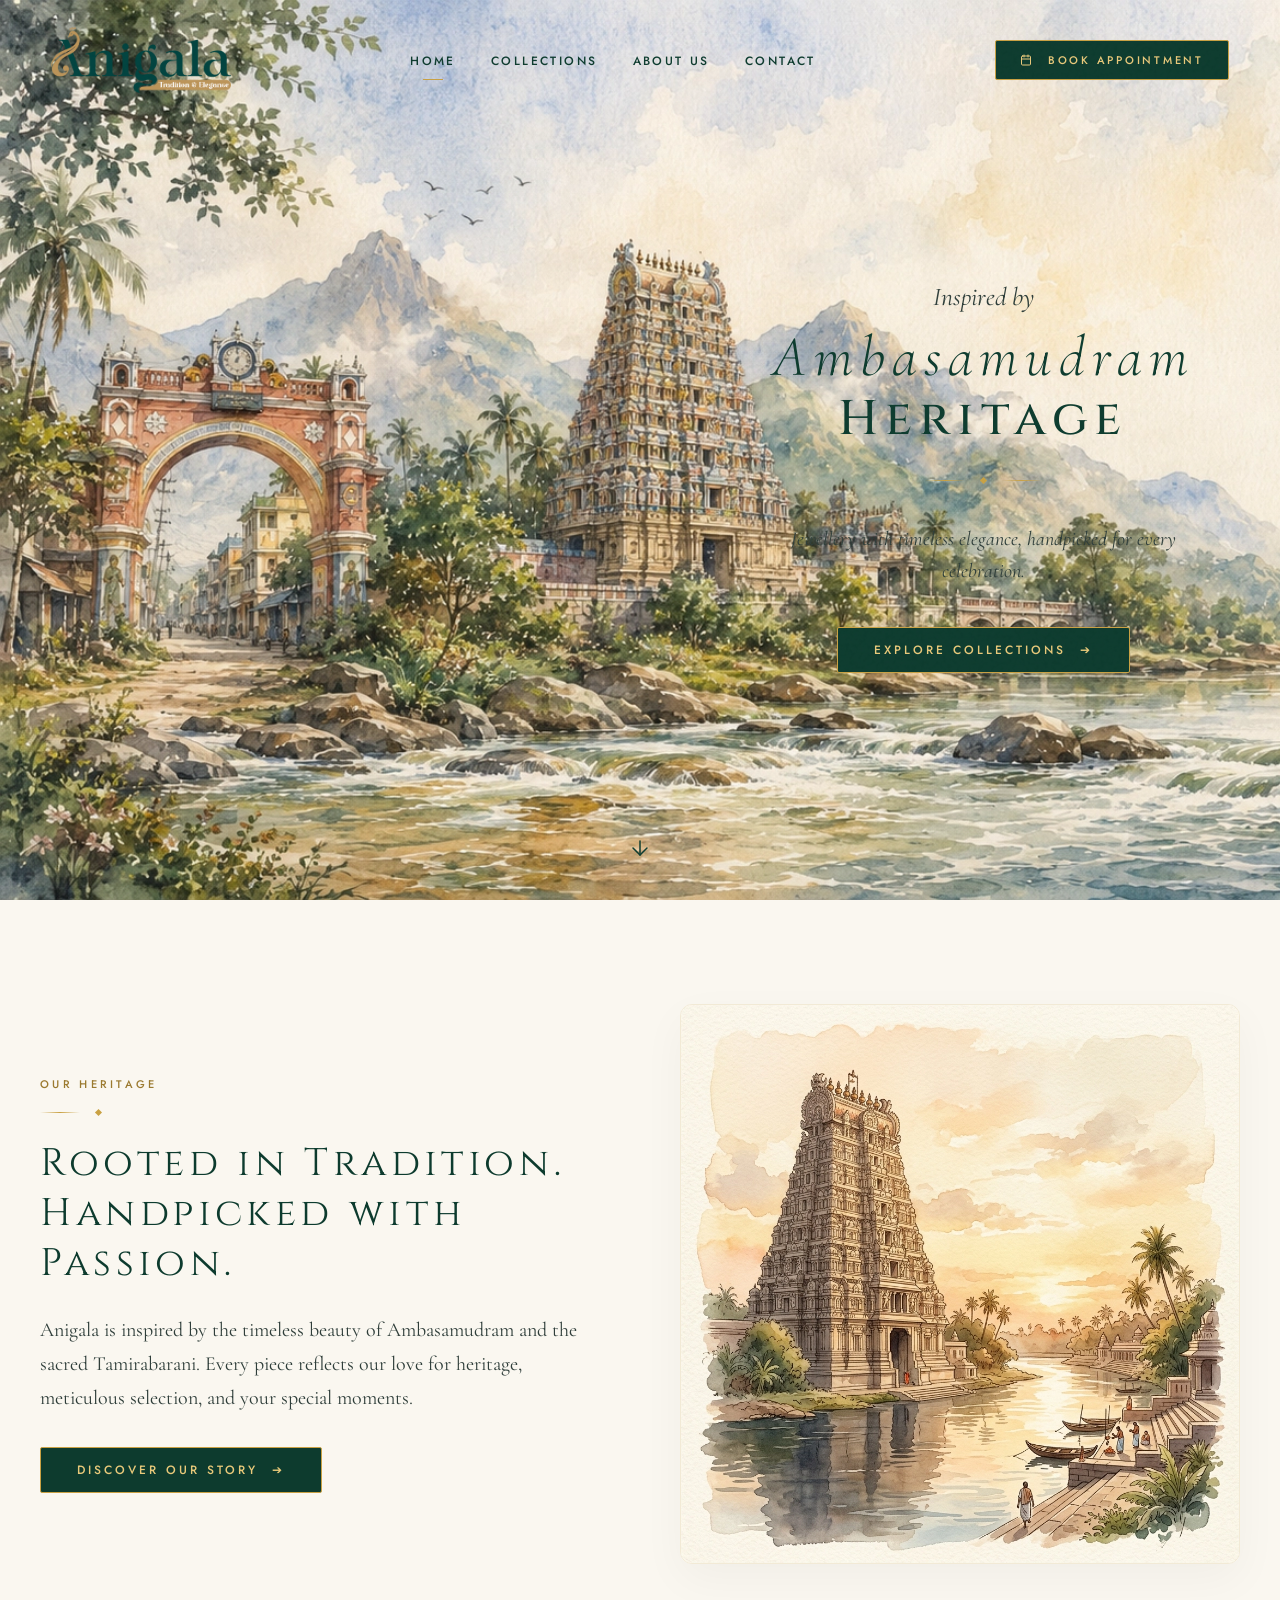
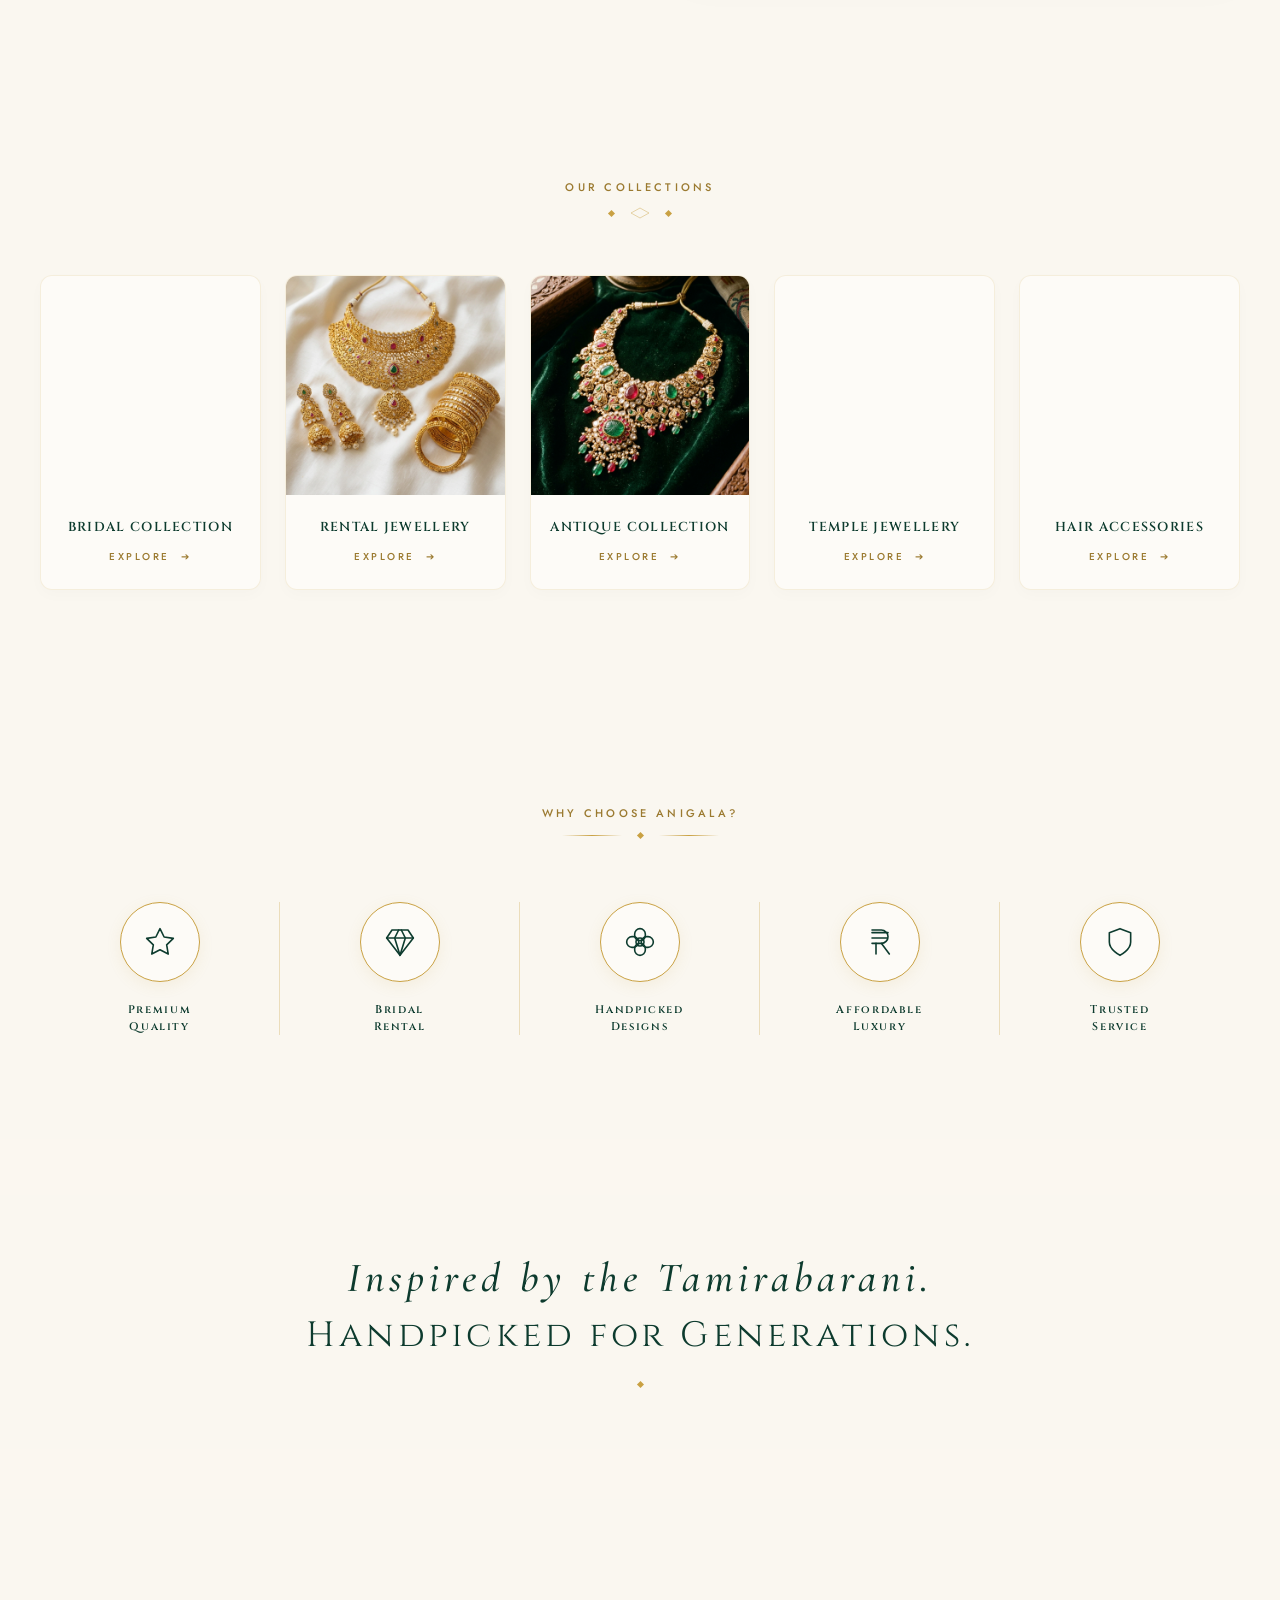
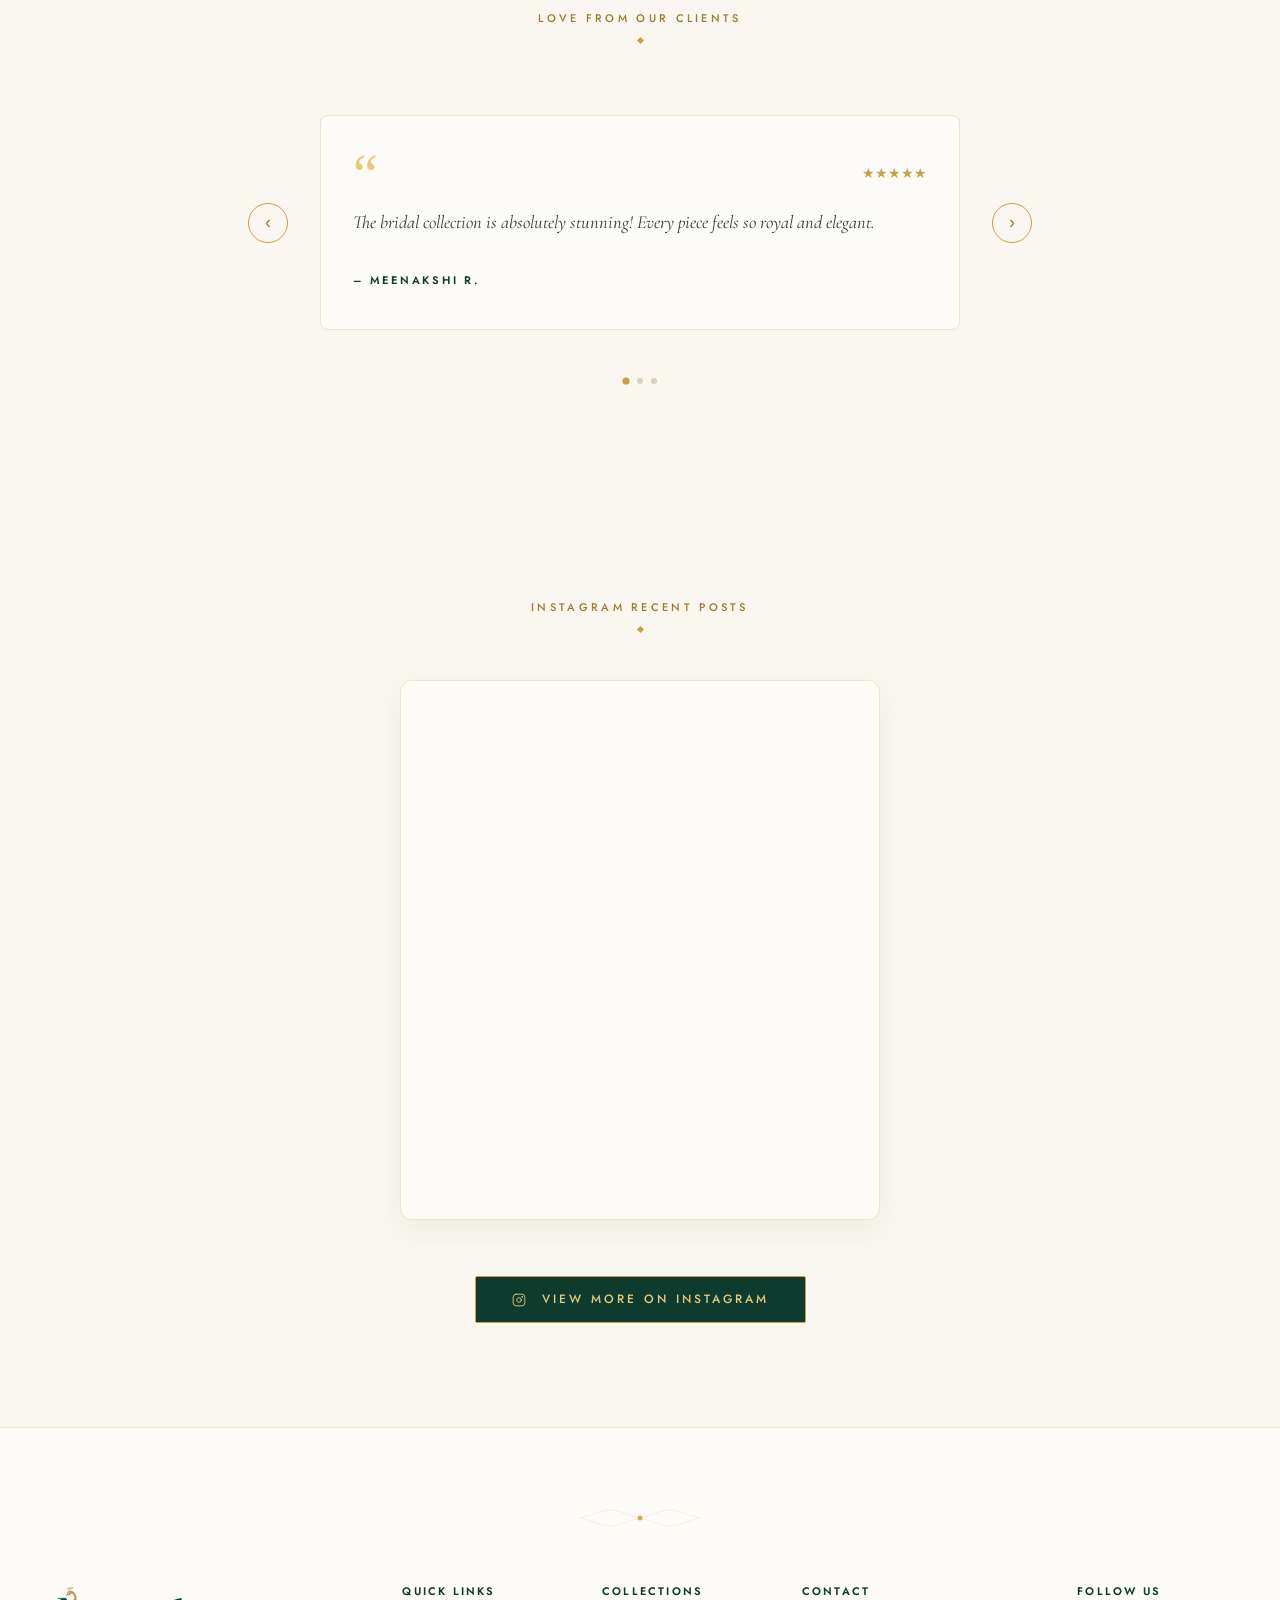
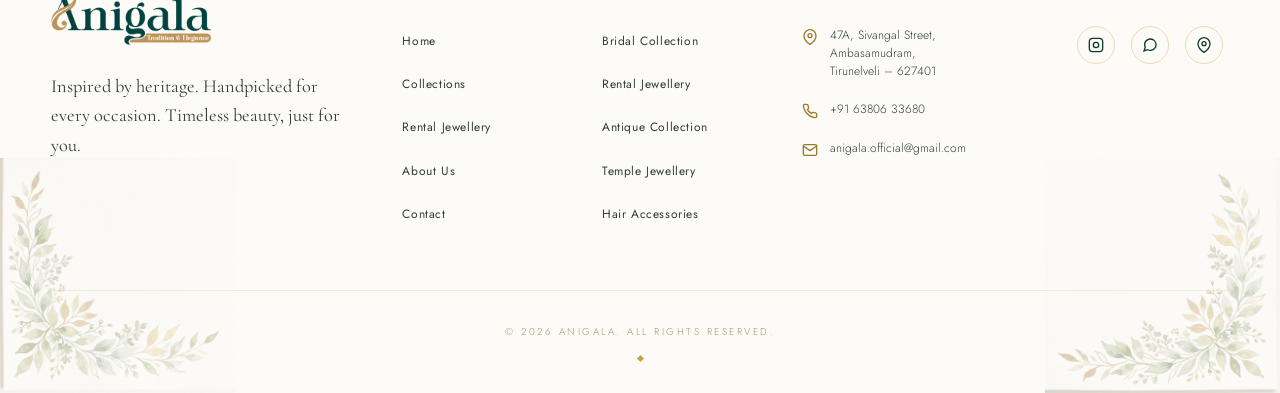
==== commit 80c68997: "feat: migrate image assets to WebP and implement picture elements for performance optimization" ====
--- a/index.html
+++ b/index.html
@@ -18,7 +18,7 @@
 <meta property="og:url" content="https://anigala.in">
 <meta property="og:title" content="ANIGALA – Elegance for Every Occasion">
 <meta property="og:description" content="Premium bridal set rentals, anti-tarnish & antique jewellery, hair accessories and more. Based in Ambasamudram, Tirunelveli.">
-<meta property="og:image" content="https://anigala.in/assets/logo.png">
+<meta property="og:image" content="https://anigala.in/assets/favicon.ico">
 <meta property="og:locale" content="en_IN">
 <meta property="og:site_name" content="ANIGALA">
 
@@ -26,7 +26,7 @@
 <meta name="twitter:card" content="summary_large_image">
 <meta name="twitter:title" content="ANIGALA – Elegance for Every Occasion">
 <meta name="twitter:description" content="Premium bridal set rentals, anti-tarnish & antique jewellery in Ambasamudram, Tirunelveli.">
-<meta name="twitter:image" content="https://anigala.in/assets/logo.png">
+<meta name="twitter:image" content="https://anigala.in/assets/favicon.ico">
 
 <!-- Structured Data (Schema.org) -->
 <script type="application/ld+json">
@@ -35,7 +35,8 @@
   "@type": "LocalBusiness",
   "name": "ANIGALA",
   "description": "Premium bridal set rentals, anti-tarnish jewellery, antique jewellery, hair accessories, bangles and earrings.",
-  "image": "https://anigala.in/assets/logo.png",
+  "image": "https://anigala.in/assets/favicon.ico",
+  "logo": "https://anigala.in/assets/favicon.ico",
   "address": {
     "@type": "PostalAddress",
     "streetAddress": "47A, Sivangal Street",
@@ -45,16 +46,19 @@
     "addressCountry": "IN"
   },
   "telephone": "+916380633680",
-  "sameAs": ["https://instagram.com/anigala.official"],
+  "sameAs": [
+    "https://instagram.com/anigala.official",
+    "https://share.google/muu8YNbwLzY1qDCUy"
+  ],
   "priceRange": "₹₹",
   "openingHours": "Mo-Su 09:00-20:00"
 }
 </script>
 
 <!-- Favicon -->
-<link rel="shortcut icon" href="assets/favicon.ico" type="image/x-icon">
-<link rel="icon" href="assets/favicon.ico" type="image/x-icon">
-<link rel="apple-touch-icon" href="assets/logo.png">
+<link rel="shortcut icon" href="https://anigala.in/assets/favicon.ico" type="image/x-icon">
+<link rel="icon" href="https://anigala.in/assets/favicon.ico" type="image/x-icon">
+<link rel="apple-touch-icon" href="https://anigala.in/assets/favicon.ico">
 
 <!-- Fonts -->
 <link href="https://fonts.googleapis.com/css2?family=Cormorant+Garamond:ital,wght@0,300;0,400;0,600;0,700;1,300;1,400;1,600&family=Cinzel:wght@400;500;600;700&family=Jost:wght@200;300;400;500;600&display=swap" rel="stylesheet">
@@ -137,7 +141,10 @@
         <a href="https://wa.me/916380633680" class="btn btn-hero">Discover Our Story &nbsp;➔</a>
       </div>
       <div class="heritage-img-wrap" data-aos="fade-left">
-        <img src="assets/heritage_gopuram.png" alt="Ambasamudram Temple Gopuram Watercolor" class="heritage-img">
+        <picture>
+          <source srcset="assets/heritage_gopuram.webp" type="image/webp">
+          <img src="assets/heritage_gopuram.png" alt="Ambasamudram Temple Gopuram Watercolor" class="heritage-img" loading="lazy" decoding="async">
+        </picture>
       </div>
     </div>
   </section>
@@ -162,7 +169,10 @@
         <!-- Bridal Collection -->
         <a href="https://wa.me/916380633680" class="collection-card" data-aos="fade-up" data-aos-delay="100">
           <div class="card-img-wrap">
-            <img src="assets/collection_bridal.png" alt="Bridal Collection Jewelry" class="card-img">
+            <picture>
+              <source srcset="assets/collection_bridal.webp" type="image/webp">
+              <img src="assets/collection_bridal.png" alt="Bridal Collection Jewelry" class="card-img" loading="lazy" decoding="async">
+            </picture>
           </div>
           <div class="card-body">
             <h3 class="card-title">Bridal Collection</h3>
@@ -173,7 +183,10 @@
         <!-- Rental Jewellery -->
         <a href="https://wa.me/916380633680" class="collection-card" data-aos="fade-up" data-aos-delay="200">
           <div class="card-img-wrap">
-            <img src="assets/collection_rental.png" alt="Rental Jewellery Set" class="card-img">
+            <picture>
+              <source srcset="assets/collection_rental.webp" type="image/webp">
+              <img src="assets/collection_rental.png" alt="Rental Jewellery Set" class="card-img" loading="lazy" decoding="async">
+            </picture>
           </div>
           <div class="card-body">
             <h3 class="card-title">Rental Jewellery</h3>
@@ -184,7 +197,10 @@
         <!-- Antique Collection -->
         <a href="https://wa.me/916380633680" class="collection-card" data-aos="fade-up" data-aos-delay="300">
           <div class="card-img-wrap">
-            <img src="assets/collection_antique.png" alt="Antique Emerald and Gold Jewellery" class="card-img">
+            <picture>
+              <source srcset="assets/collection_antique.webp" type="image/webp">
+              <img src="assets/collection_antique.png" alt="Antique Emerald and Gold Jewellery" class="card-img" loading="lazy" decoding="async">
+            </picture>
           </div>
           <div class="card-body">
             <h3 class="card-title">Antique Collection</h3>
@@ -195,7 +211,10 @@
         <!-- Temple Jewellery -->
         <a href="https://wa.me/916380633680" class="collection-card" data-aos="fade-up" data-aos-delay="400">
           <div class="card-img-wrap">
-            <img src="assets/collection_temple.png" alt="Temple Carved Gold Jewellery" class="card-img">
+            <picture>
+              <source srcset="assets/collection_temple.webp" type="image/webp">
+              <img src="assets/collection_temple.png" alt="Temple Carved Gold Jewellery" class="card-img" loading="lazy" decoding="async">
+            </picture>
           </div>
           <div class="card-body">
             <h3 class="card-title">Temple Jewellery</h3>
@@ -206,7 +225,10 @@
         <!-- Hair Accessories -->
         <a href="https://wa.me/916380633680" class="collection-card" data-aos="fade-up" data-aos-delay="500">
           <div class="card-img-wrap">
-            <img src="assets/collection_hair.png" alt="Hair Accessories Jada Billalu" class="card-img">
+            <picture>
+              <source srcset="assets/collection_hair.webp" type="image/webp">
+              <img src="assets/collection_hair.png" alt="Hair Accessories Jada Billalu" class="card-img" loading="lazy" decoding="async">
+            </picture>
           </div>
           <div class="card-body">
             <h3 class="card-title">Hair Accessories</h3>
@@ -457,7 +479,7 @@
                 <circle cx="12" cy="10" r="3"></circle>
               </svg>
               <span class="contact-text">
-                47A, Sivangal Street,<br>Ambasamudram,<br>Tirunelveli – 627401
+                <a href="https://share.google/muu8YNbwLzY1qDCUy" target="_blank" rel="noopener">47A, Sivangal Street,<br>Ambasamudram,<br>Tirunelveli – 627401</a>
               </span>
             </div>
             <div class="contact-block">
@@ -496,7 +518,7 @@
                 <path d="M21 11.5a8.38 8.38 0 0 1-.9 3.8 8.5 8.5 0 0 1-7.6 4.7 8.38 8.38 0 0 1-3.8-.9L3 21l1.9-5.7a8.38 8.38 0 0 1-.9-3.8 8.5 8.5 0 0 1 4.7-7.6 8.38 8.38 0 0 1 3.8-.9h.5a8.48 8.48 0 0 1 8 8v.5z"></path>
               </svg>
             </a>
-            <a href="https://maps.google.com/?q=47A+Sivangal+Street+Ambasamudram+Tirunelveli" class="social-icon-btn" target="_blank" rel="noopener" aria-label="Directions">
+            <a href="https://share.google/muu8YNbwLzY1qDCUy" class="social-icon-btn" target="_blank" rel="noopener" aria-label="Directions">
               <svg width="16" height="16" viewBox="0 0 24 24" fill="none" stroke="currentColor" stroke-width="2">
                 <path d="M21 10c0 7-9 13-9 13s-9-6-9-13a9 9 0 0 1 18 0z"></path>
                 <circle cx="12" cy="10" r="3"></circle>
--- a/index.css
+++ b/index.css
@@ -251,7 +251,7 @@
   /* HERO SECTION */
   .hero {
     min-height: 100vh;
-    background: url('assets/hero.png') no-repeat center left;
+    background: url('assets/hero.webp') no-repeat center left;
     background-size: cover;
     display: grid;
     grid-template-columns: repeat(12, 1fr);
@@ -539,7 +539,7 @@
   .divider-section {
     position: relative;
     height: 360px;
-    background: url('assets/tamirabarani_divider.png') no-repeat center center;
+    background: url('assets/tamirabarani_divider.webp') no-repeat center center;
     background-size: cover;
     background-attachment: fixed; /* Parallax effect */
     display: flex;
@@ -1032,7 +1032,7 @@
       content: '';
       position: absolute;
       inset: 0;
-      background: rgba(250, 247, 240, 0.85);
+      background: rgba(250, 247, 240, 0.5);
       z-index: 1;
     }
     .hero-content {
